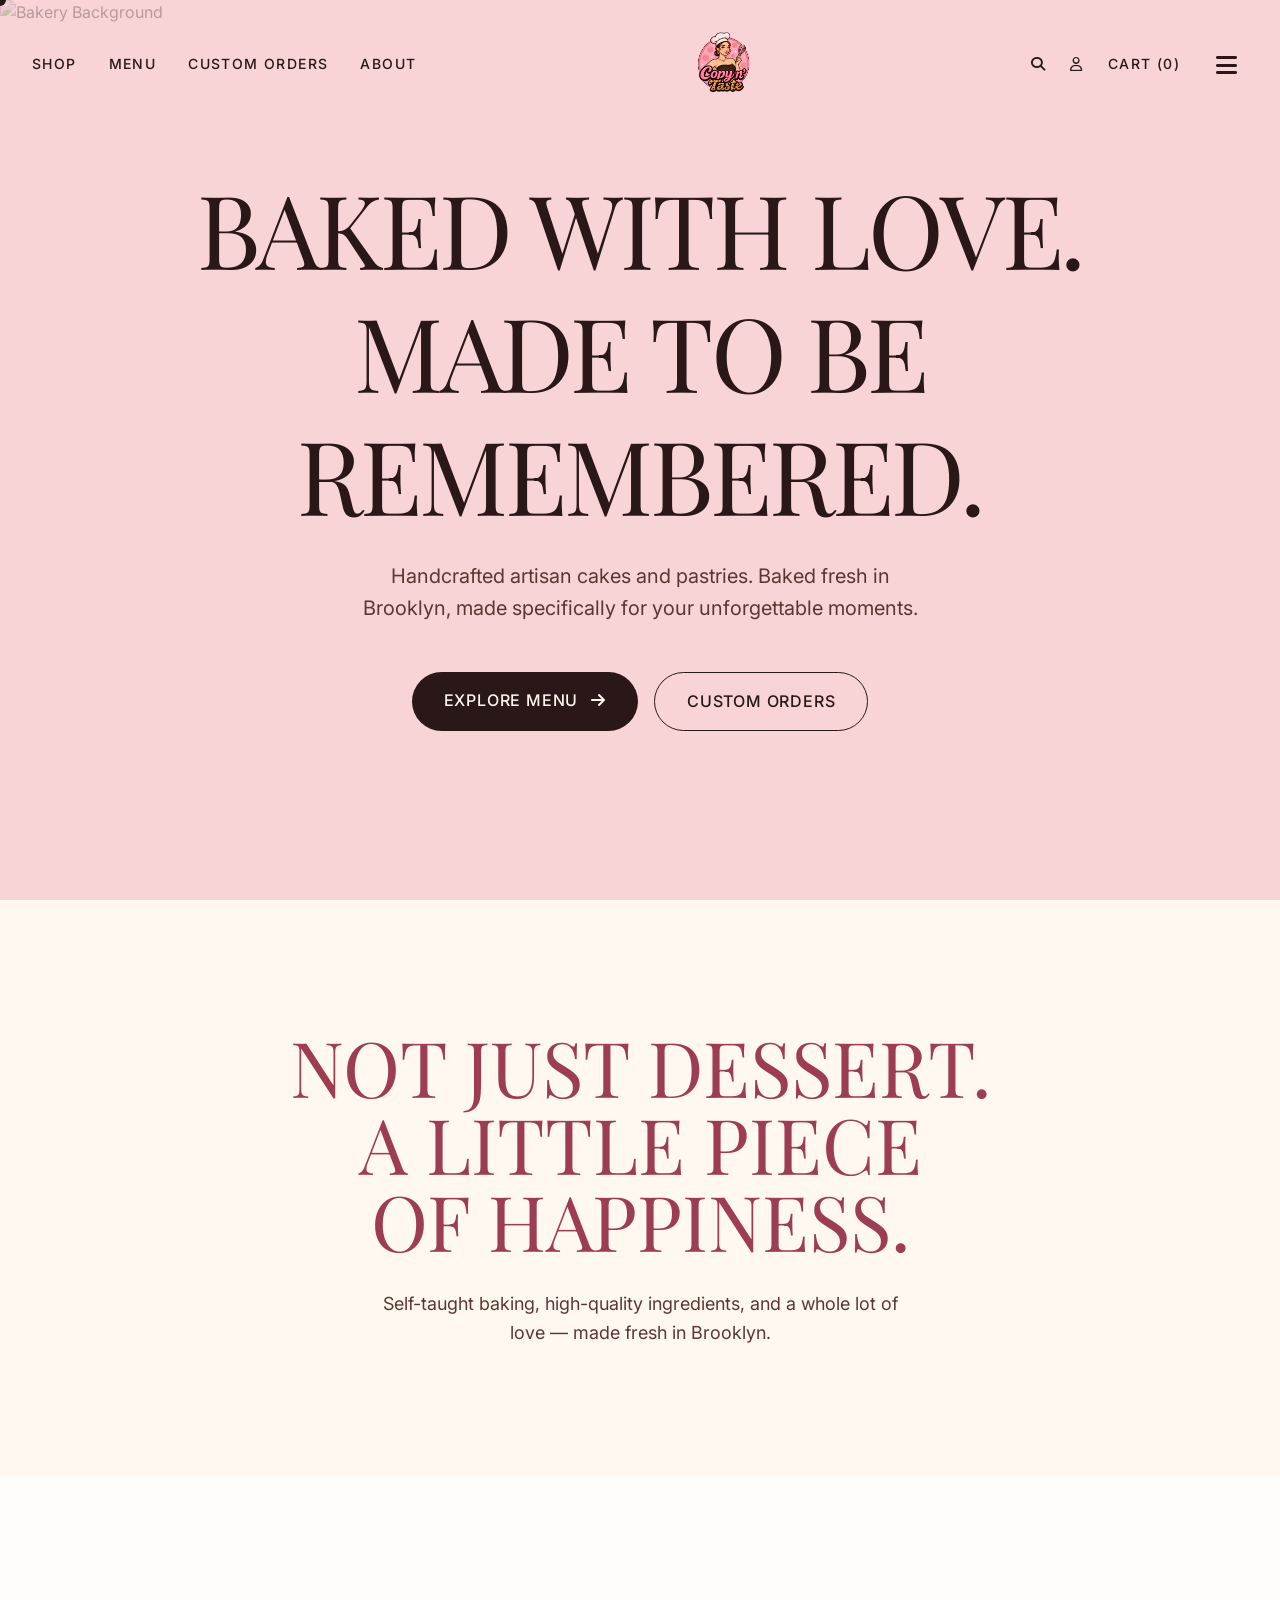
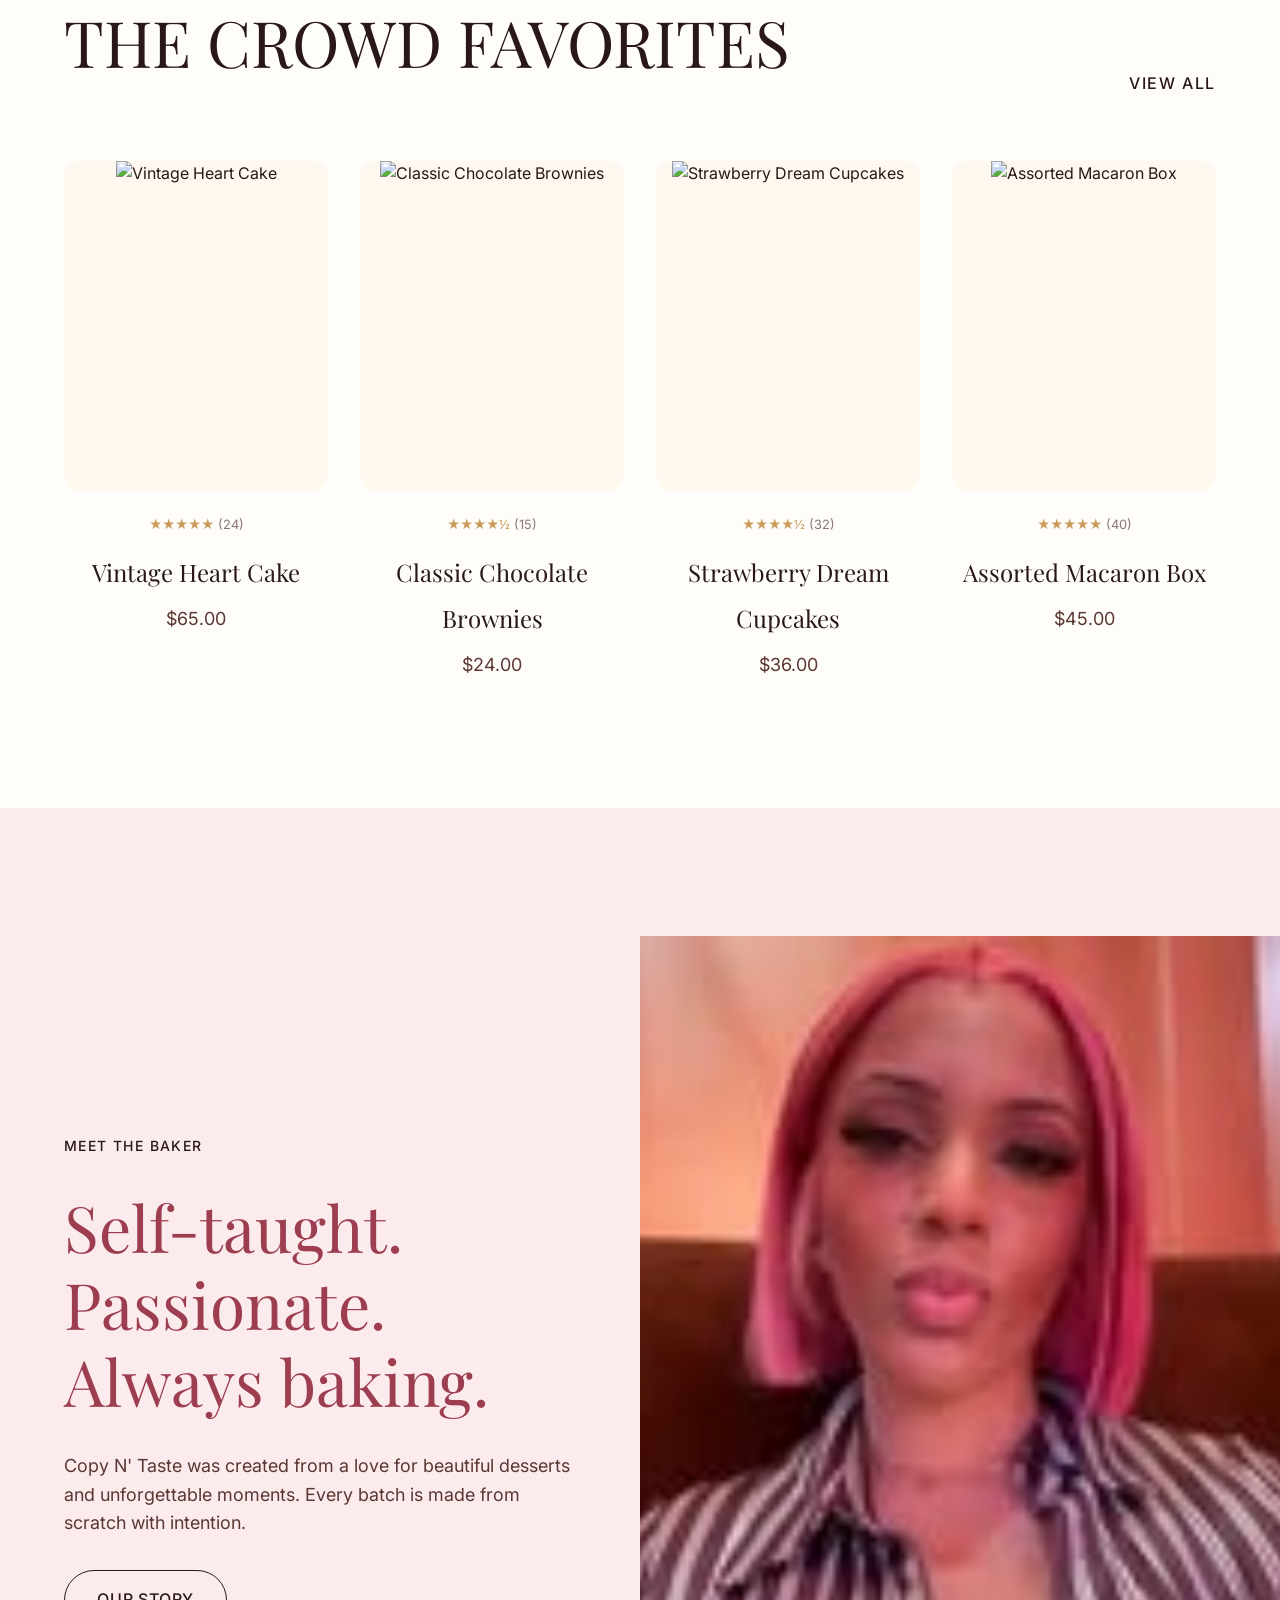
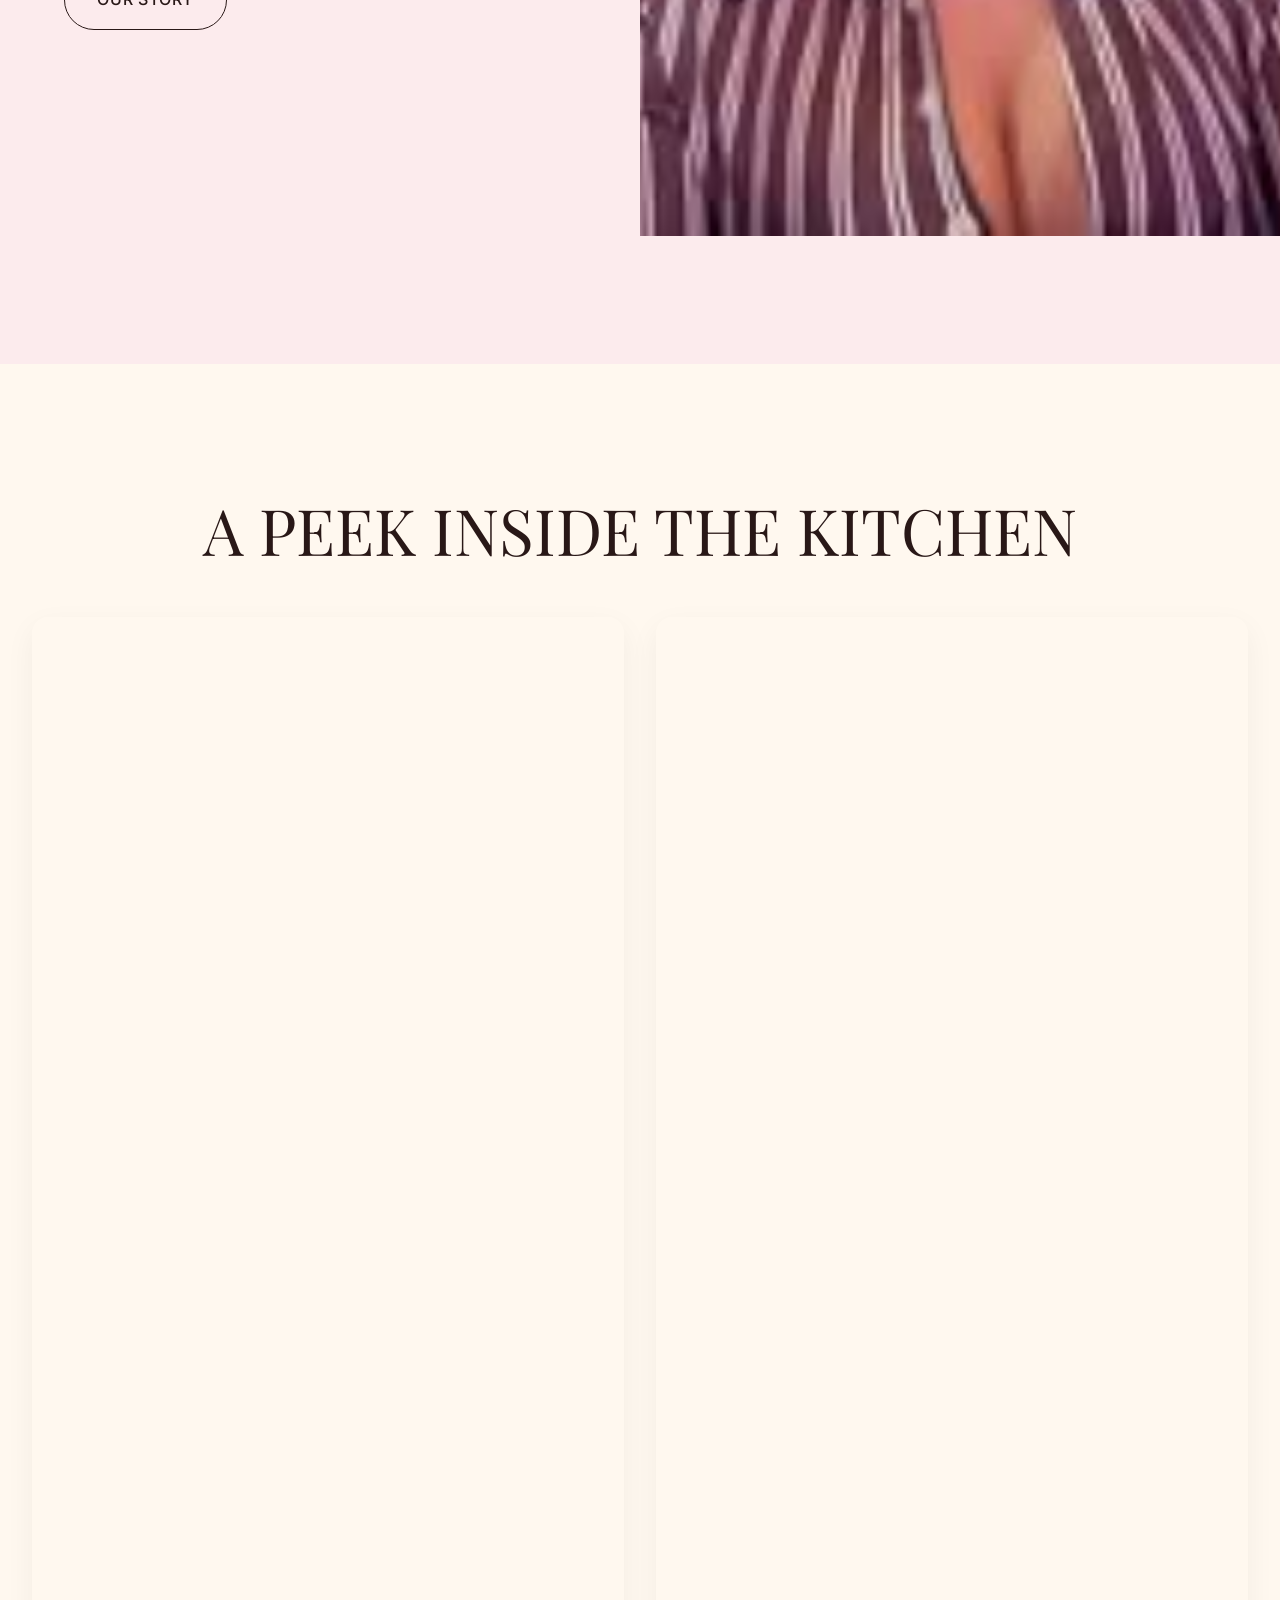
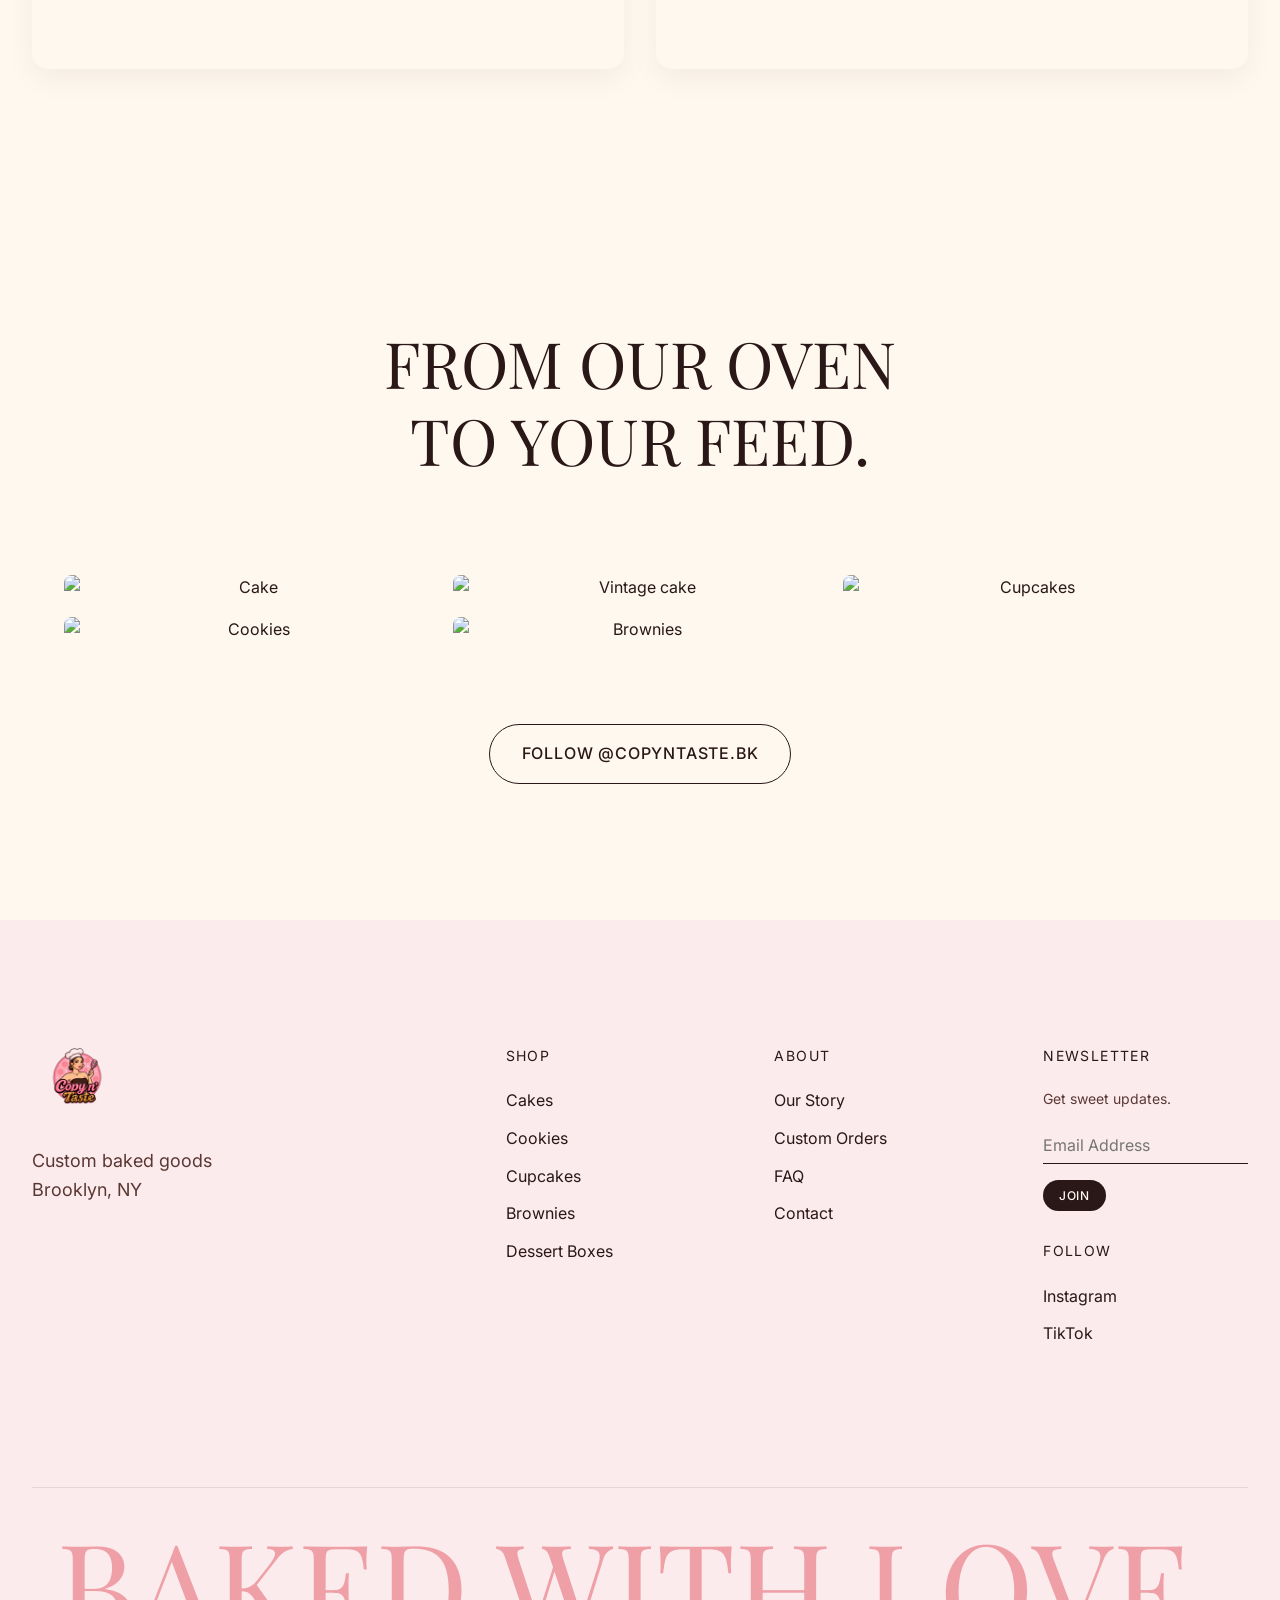
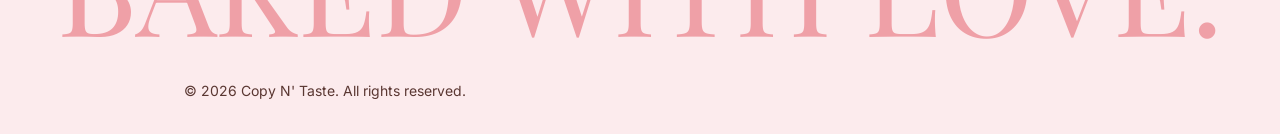
==== index.html @ d0eed648 "first commit" ====
<!DOCTYPE html>
<html lang="en">
<head>
  <meta charset="UTF-8">
  <meta name="viewport" content="width=device-width, initial-scale=1.0">
  <title>Copy N' Taste | Premium Custom Baked Goods Brooklyn</title>
  <meta name="description" content="Copy N' Taste: Custom baked goods, beautiful desserts, and unforgettable moments in Brooklyn, NY.">
  
  <!-- CSS -->
  <link rel="stylesheet" href="css/style.css">
  <link rel="stylesheet" href="css/animations.css">
  <link rel="stylesheet" href="css/responsive.css">
  
  <!-- External Libs -->
  <link rel="stylesheet" href="https://cdnjs.cloudflare.com/ajax/libs/font-awesome/6.4.0/css/all.min.css">
  <link rel="stylesheet" href="https://cdn.jsdelivr.net/npm/swiper@10/swiper-bundle.min.css">
  
  <style>
    /* Page specific inline styles for layout */
    .hero-section {
      height: 100vh;
      display: flex;
      align-items: center;
      justify-content: center;
      position: relative;
      overflow: hidden;
      padding-top: 80px;
    }
    .hero-content {
      text-align: center;
      z-index: 2;
      color: var(--chocolate);
      position: relative;
    }
    .hero-img-container {
      position: absolute;
      top: 0; left: 0; width: 100%; height: 100%;
      z-index: 1;
      background-color: var(--pink-soft);
    }
    .hero-img {
      width: 100%; height: 100%; object-fit: cover;
      opacity: 0.6; /* So text is readable */
    }
    .intro-brand {
      text-align: center;
      padding: var(--spacing-xl) var(--container-padding);
      background-color: var(--cream);
    }
    .intro-brand-title {
      font-size: clamp(3rem, 6vw, 6rem);
      text-transform: uppercase;
      line-height: 1;
      margin-bottom: 2rem;
      color: var(--berry);
    }
    .products-section {
      padding: var(--spacing-xl) var(--container-padding);
      background-color: var(--warm-white);
    }
    .products-header {
      display: flex;
      justify-content: space-between;
      align-items: flex-end;
      margin-bottom: 4rem;
    }
    .shop-grid {
      display: grid;
      grid-template-columns: repeat(4, 1fr);
      gap: 2rem;
    }
    @media (max-width: 1024px) { .shop-grid { grid-template-columns: repeat(2, 1fr); } }
    @media (max-width: 600px) { .shop-grid { grid-template-columns: 1fr; } }
    
    .product-card {
      text-align: center;
    }
    .product-img-wrapper {
      position: relative;
      border-radius: var(--border-radius-md);
      overflow: hidden;
      margin-bottom: 1.5rem;
      background-color: var(--cream);
      aspect-ratio: 4/5;
    }
    .product-img {
      width: 100%; height: 100%;
      object-fit: cover;
    }
    .product-actions {
      position: absolute;
      bottom: 1rem; right: 1rem;
      opacity: 0; transform: translateY(10px);
      transition: all var(--transition-fast);
    }
    .product-card:hover .product-actions {
      opacity: 1; transform: translateY(0);
    }
    .btn-quick-add {
      background: var(--warm-white);
      color: var(--chocolate);
      border: none;
      width: 40px; height: 40px;
      border-radius: 50%;
      font-size: 1.2rem;
      cursor: none;
      display: flex; align-items: center; justify-content: center;
      box-shadow: 0 4px 10px rgba(0,0,0,0.1);
      transition: all var(--transition-fast);
    }
    .btn-quick-add:hover {
      background: var(--pink); color: var(--warm-white);
    }
    .product-rating {
      color: var(--gold);
      font-size: 0.8rem;
      margin-bottom: 0.5rem;
    }
    .product-rating span { color: var(--muted); }
    .product-title a { font-family: var(--font-heading); font-size: 1.5rem; color: var(--chocolate); }
    .product-price { margin-top: 0.5rem; font-family: var(--font-body); }

    .about-section {
      display: grid; grid-template-columns: 1fr 1fr;
      align-items: center;
      background-color: var(--pink-soft);
    }
    @media (max-width: 900px) { .about-section { grid-template-columns: 1fr; } }
    .about-img-container { height: 100vh; overflow: hidden; position: relative; }
    .about-img-container img { width: 100%; height: 100%; object-fit: cover; }
    .about-content { padding: 4rem; }

    .gallery-section { padding: var(--spacing-xl) 0; background: var(--cream); text-align: center;}
    .masonry {
      column-count: 3; column-gap: 1rem; padding: 2rem;
    }
    @media (max-width: 900px) { .masonry { column-count: 2; } }
    @media (max-width: 600px) { .masonry { column-count: 1; } }
    .masonry-item { break-inside: avoid; margin-bottom: 1rem; position: relative; border-radius: var(--border-radius-sm); overflow: hidden;}
    .masonry-item img { width: 100%; display: block; }
    .masonry-overlay {
      position: absolute; top:0; left:0; width:100%; height:100%;
      background: rgba(41,24,23,0.4);
      display: flex; align-items: center; justify-content: center;
      opacity: 0; transition: opacity var(--transition-fast);
      color: var(--warm-white); font-size: 2rem;
    }
    .masonry-item:hover .masonry-overlay { opacity: 1; }

  </style>
</head>
<body>

  <!-- Loading Screen -->
  <div class="loader">
    <img src="images/logo.png" alt="Copy N' Taste" style="height: 80px; margin-bottom: 2rem;">
    <div class="loader-percentage">0</div>
    <div class="loader-text">Baking something good...</div>
  </div>

  <!-- Custom Cursor -->
  <div class="custom-cursor"></div>

  <!-- Cart Overlay & Drawer -->
  <div class="cart-overlay"></div>
  <div class="cart-drawer">
    <div class="cart-header">
      <h3>Your Cart</h3>
      <button class="close-cart"><i class="fas fa-times"></i></button>
    </div>
    <div class="cart-items">
      <!-- Injected via JS -->
    </div>
    <div class="cart-footer">
      <div class="cart-subtotal">
        <span>Subtotal</span>
        <span class="cart-subtotal-amount">$0.00</span>
      </div>
      <a href="checkout.html" class="btn btn-primary btn-magnetic"><span class="btn-inner">Checkout</span></a>
      <button class="btn btn-secondary btn-continue">Continue Shopping</button>
    </div>
  </div>

  <!-- Mobile Menu Overlay -->
  <div class="mobile-overlay">
    <div class="mobile-nav-links">
      <a href="shop.html" class="mobile-nav-link">Shop</a>
      <a href="menu.html" class="mobile-nav-link">Menu</a>
      <a href="custom-orders.html" class="mobile-nav-link">Custom Orders</a>
      <a href="about.html" class="mobile-nav-link">About</a>
    </div>
  </div>

  <!-- Navbar -->
  <nav class="navbar">
    <div class="nav-links desktop-only">
      <a href="shop.html" class="nav-link">Shop</a>
      <a href="menu.html" class="nav-link">Menu</a>
      <a href="custom-orders.html" class="nav-link">Custom Orders</a>
      <a href="about.html" class="nav-link">About</a>
    </div>
    <a href="index.html" class="logo"><img src="images/logo.png" alt="Copy N' Taste" class="logo-img"></a>
    <div class="nav-icons">
      <a href="#" class="nav-link"><i class="fas fa-search"></i></a>
      <a href="#" class="nav-link"><i class="far fa-user"></i></a>
      <a href="#" class="nav-link cart-link">Cart <span class="cart-count">(0)</span></a>
      <button class="mobile-menu-btn"><i class="fas fa-bars"></i></button>
    </div>
  </nav>

  <!-- Hero Section -->
  <section class="hero-section">
    <div class="hero-img-container" style="background-color: var(--pink-light);">
      <img src="https://images.unsplash.com/photo-1557308536-ee471ef2c390?q=80&w=2000&auto=format&fit=crop" alt="Bakery Background" class="hero-img" style="opacity: 0.3; object-position: center; mix-blend-mode: multiply;">
    </div>
    
    <!-- Floating Elements -->
    <div class="float-element" data-speed="1.5" style="top: 20%; left: 10%; width: 150px; border-radius: 20px; overflow: hidden; box-shadow: 0 20px 40px rgba(0,0,0,0.1); transform: rotate(-5deg);">
      <img src="https://images.unsplash.com/photo-1621303837174-89787a7d4729?q=80&w=400" style="width: 100%; display: block;">
    </div>
    <div class="float-element" data-speed="2.5" style="bottom: 15%; right: 15%; width: 200px; border-radius: 50%; overflow: hidden; box-shadow: 0 20px 40px rgba(0,0,0,0.1); transform: rotate(10deg);">
      <img src="https://images.unsplash.com/photo-1606890737304-57a1ca8a5b62?q=80&w=400" style="width: 100%; height: 100%; object-fit: cover; display: block;">
    </div>
    
    <div class="hero-content container" style="display: flex; flex-direction: column; align-items: center; text-align: center;">
      <div class="label animate-fade-up" style="margin-bottom: 1.5rem; color: var(--berry);">Brooklyn, New York</div>
      <h1 class="hero-title" style="font-size: clamp(3.5rem, 8vw, 7.5rem); margin-bottom: 1.5rem; letter-spacing: -0.03em;">BAKED WITH LOVE.<br>MADE TO BE REMEMBERED.</h1>
      <p class="hero-subtitle" style="margin: 0 auto 3rem; max-width: 45ch; font-size: 1.25rem;">Handcrafted artisan cakes and pastries. Baked fresh in Brooklyn, made specifically for your unforgettable moments.</p>
      <div class="hero-cta" style="display: flex; gap: 1rem; justify-content: center;">
        <a href="shop.html" class="btn btn-primary btn-magnetic"><span class="btn-inner">Explore Menu <i class="fas fa-arrow-right arrow-icon"></i></span></a>
        <a href="custom-orders.html" class="btn btn-secondary btn-magnetic"><span class="btn-inner">Custom Orders</span></a>
      </div>
    </div>
  </section>

  <!-- Intro Brand Section -->
  <section class="intro-brand">
    <div class="container">
      <h2 class="intro-brand-title">NOT JUST DESSERT.<br>A LITTLE PIECE<br>OF HAPPINESS.</h2>
      <p style="margin: 0 auto; max-width: 50ch;">Self-taught baking, high-quality ingredients, and a whole lot of love &mdash; made fresh in Brooklyn.</p>
    </div>
  </section>

  <!-- Featured Products -->
  <section class="products-section">
    <div class="container">
      <div class="products-header">
        <h2>THE CROWD FAVORITES</h2>
        <a href="shop.html" class="animated-link" style="text-transform: uppercase; letter-spacing: 0.1em; font-weight: 500;">View All</a>
      </div>
      <div class="shop-grid" id="featured-products">
        <!-- Products injected via JS -->
      </div>
    </div>
  </section>

  <!-- About Preview -->
  <section class="about-section">
    <div class="about-content">
      <div class="label" style="margin-bottom: 2rem;">Meet The Baker</div>
      <h2 style="font-size: 4rem; color: var(--berry);">Self-taught.<br>Passionate.<br>Always baking.</h2>
      <p style="margin: 2rem 0;">Copy N' Taste was created from a love for beautiful desserts and unforgettable moments. Every batch is made from scratch with intention.</p>
      <a href="about.html" class="btn btn-secondary btn-magnetic"><span class="btn-inner">Our Story</span></a>
    </div>
    <div class="about-img-container">
      <img src="images/baker.jpg" alt="Meet the Baker">
    </div>
  </section>

  <!-- Videos Section -->
  <section class="video-section" style="padding: var(--spacing-xl) 0; background-color: var(--cream);">
    <div class="container">
      <h2 style="text-align: center; margin-bottom: 3rem; color: var(--chocolate);">A PEEK INSIDE THE KITCHEN</h2>
      <div style="display: grid; grid-template-columns: 1fr 1fr; gap: 2rem;">
        <video autoplay loop muted playsinline style="width: 100%; border-radius: var(--border-radius-md); aspect-ratio: 9/16; object-fit: cover; box-shadow: 0 10px 30px rgba(41,24,23,0.05);">
          <source src="videos/video1.mp4" type="video/mp4">
        </video>
        <video autoplay loop muted playsinline style="width: 100%; border-radius: var(--border-radius-md); aspect-ratio: 9/16; object-fit: cover; box-shadow: 0 10px 30px rgba(41,24,23,0.05);">
          <source src="videos/video2.mp4" type="video/mp4">
        </video>
      </div>
    </div>
  </section>

  <!-- Instagram Gallery -->
  <section class="gallery-section">
    <div class="container">
      <h2 style="margin-bottom: 4rem; color: var(--chocolate);">FROM OUR OVEN<br>TO YOUR FEED.</h2>
      <div class="masonry">
        <div class="masonry-item img-zoom-container">
          <img src="https://images.unsplash.com/photo-1588195538326-c5b1e9f80a1b?q=80&w=800&auto=format&fit=crop" alt="Cake" class="img-zoom">
          <div class="masonry-overlay"><i class="fab fa-instagram"></i></div>
        </div>
        <div class="masonry-item img-zoom-container">
          <img src="https://images.unsplash.com/photo-1514517521153-1be72277b32f?q=80&w=800&auto=format&fit=crop" alt="Cookies" class="img-zoom">
          <div class="masonry-overlay"><i class="fab fa-instagram"></i></div>
        </div>
        <div class="masonry-item img-zoom-container">
          <img src="https://images.unsplash.com/photo-1621303837174-89787a7d4729?q=80&w=800&auto=format&fit=crop" alt="Vintage cake" class="img-zoom">
          <div class="masonry-overlay"><i class="fab fa-instagram"></i></div>
        </div>
        <div class="masonry-item img-zoom-container">
          <img src="https://images.unsplash.com/photo-1606890737304-57a1ca8a5b62?q=80&w=800&auto=format&fit=crop" alt="Brownies" class="img-zoom">
          <div class="masonry-overlay"><i class="fab fa-instagram"></i></div>
        </div>
        <div class="masonry-item img-zoom-container">
          <img src="https://images.unsplash.com/photo-1576618148400-f54bed99fcfd?q=80&w=800&auto=format&fit=crop" alt="Cupcakes" class="img-zoom">
          <div class="masonry-overlay"><i class="fab fa-instagram"></i></div>
        </div>
      </div>
      <div style="margin-top: 3rem;">
        <a href="https://instagram.com/copyntaste.bk" target="_blank" class="btn btn-secondary btn-magnetic"><span class="btn-inner">Follow @copyntaste.bk</span></a>
      </div>
    </div>
  </section>

  <!-- Footer -->
  <footer class="footer">
    <div class="container">
      <div class="footer-top">
        <div class="footer-brand">
          <img src="images/logo.png" alt="Copy N' Taste" style="height: 60px; margin-bottom: 1rem;">
          <p>Custom baked goods<br>Brooklyn, NY</p>
        </div>
        <div class="footer-links">
          <h4>Shop</h4>
          <ul>
            <li><a href="shop.html">Cakes</a></li>
            <li><a href="shop.html">Cookies</a></li>
            <li><a href="shop.html">Cupcakes</a></li>
            <li><a href="shop.html">Brownies</a></li>
            <li><a href="shop.html">Dessert Boxes</a></li>
          </ul>
        </div>
        <div class="footer-links">
          <h4>About</h4>
          <ul>
            <li><a href="about.html">Our Story</a></li>
            <li><a href="custom-orders.html">Custom Orders</a></li>
            <li><a href="faq.html">FAQ</a></li>
            <li><a href="contact.html">Contact</a></li>
          </ul>
        </div>
        <div class="footer-links">
          <h4>Newsletter</h4>
          <p style="font-size: 0.875rem; margin-bottom: 1rem;">Get sweet updates.</p>
          <form class="footer-newsletter" onsubmit="event.preventDefault(); alert('You\'re on the list! ✨');">
            <input type="email" placeholder="Email Address" required>
            <button type="submit" class="btn btn-primary" style="padding: 0.5rem 1rem; font-size: 0.75rem;">JOIN</button>
          </form>
          <h4 style="margin-top: 2rem;">Follow</h4>
          <ul>
            <li><a href="#">Instagram</a></li>
            <li><a href="#">TikTok</a></li>
          </ul>
        </div>
      </div>
      <div class="footer-bottom">
        <div class="footer-big-text">BAKED WITH LOVE.</div>
        <p style="font-size: 0.875rem;">&copy; 2026 Copy N' Taste. All rights reserved.</p>
      </div>
    </div>
  </footer>

  <!-- Scripts -->
  <script src="https://cdn.jsdelivr.net/gh/studio-freight/lenis@1.0.29/bundled/lenis.min.js"></script>
  <script src="https://cdnjs.cloudflare.com/ajax/libs/gsap/3.12.2/gsap.min.js"></script>
  <script src="https://cdnjs.cloudflare.com/ajax/libs/gsap/3.12.2/ScrollTrigger.min.js"></script>
  <script src="js/products.js"></script>
  <script src="js/cart.js"></script>
  <script src="js/animations.js"></script>
  <script src="js/main.js"></script>
  
  <script>
    // Inject featured products
    document.addEventListener('DOMContentLoaded', () => {
      const grid = document.getElementById('featured-products');
      if (grid && window.products) {
        const featured = window.products.filter(p => p.featured).slice(0, 4);
        grid.innerHTML = featured.map(p => window.renderProductCard(p)).join('');
      }
    });
  </script>
</body>
</html>
---- css/style.css ----
@import url('https://fonts.googleapis.com/css2?family=Inter:wght@300;400;500;600&family=Playfair+Display:ital,wght@0,400;0,500;0,600;0,700;1,400;1,500&display=swap');

:root {
  /* Brand Colors */
  --pink: #EFA0A7;
  --pink-light: #F8D4D7;
  --pink-soft: #FCEBED;
  --cream: #FFF8EF;
  --warm-white: #FFFDF9;
  --chocolate: #291817;
  --brown: #5A3732;
  --berry: #9D3E50;
  --gold: #C99A58;
  --muted: #8A7773;

  /* Typography */
  --font-heading: 'Playfair Display', serif;
  --font-body: 'Inter', sans-serif;

  /* Spacing */
  --spacing-xs: 0.5rem;
  --spacing-sm: 1rem;
  --spacing-md: 2rem;
  --spacing-lg: 4rem;
  --spacing-xl: 8rem;

  /* Transitions */
  --transition-fast: 0.2s ease;
  --transition-smooth: 0.6s cubic-bezier(0.16, 1, 0.3, 1);
  --transition-bounce: 0.8s cubic-bezier(0.34, 1.56, 0.64, 1);

  /* Layout */
  --container-width: 1440px;
  --container-padding: 2rem;
  
  /* UI Elements */
  --border-radius-sm: 8px;
  --border-radius-md: 16px;
  --border-radius-lg: 32px;
  --border-radius-pill: 100px;
}

/* Reset */
*, *::before, *::after {
  box-sizing: border-box;
  margin: 0;
  padding: 0;
}

html {
  font-size: 16px;
  scroll-behavior: initial;
}

body {
  font-family: var(--font-body);
  background-color: var(--warm-white);
  color: var(--chocolate);
  line-height: 1.6;
  overflow-x: hidden;
  -webkit-font-smoothing: antialiased;
  -moz-osx-font-smoothing: grayscale;
}

/* Custom Cursor */
.custom-cursor {
  position: fixed;
  top: 0;
  left: 0;
  width: 12px;
  height: 12px;
  background-color: var(--chocolate);
  border-radius: 50%;
  pointer-events: none;
  z-index: 9999;
  transform: translate(-50%, -50%);
  transition: width var(--transition-fast), height var(--transition-fast), background-color var(--transition-fast);
  display: flex;
  align-items: center;
  justify-content: center;
  font-family: var(--font-body);
  font-size: 0.75rem;
  font-weight: 500;
  color: var(--warm-white);
  opacity: 0;
}

@media (pointer: fine) {
  .custom-cursor {
    opacity: 1;
  }
  body, .btn, a, button, input {
    cursor: none;
  }
}

.custom-cursor.hover-view {
  width: 80px;
  height: 80px;
  background-color: var(--pink);
  color: var(--chocolate);
}
.custom-cursor.hover-view::after {
  content: 'VIEW';
}

.custom-cursor.hover-add {
  width: 80px;
  height: 80px;
  background-color: var(--chocolate);
  color: var(--warm-white);
}
.custom-cursor.hover-add::after {
  content: 'ADD';
}

/* Typography */
h1, h2, h3, h4, h5, h6 {
  font-family: var(--font-heading);
  font-weight: 400;
  line-height: 1.2;
  margin-bottom: var(--spacing-sm);
  color: var(--chocolate);
}

h1 { font-size: clamp(3rem, 6vw, 6rem); text-transform: uppercase; letter-spacing: -0.02em; }
h2 { font-size: clamp(2.5rem, 5vw, 4.5rem); }
h3 { font-size: clamp(2rem, 3vw, 3rem); }

p {
  font-size: 1.125rem;
  color: var(--brown);
  max-width: 65ch;
}

a {
  color: inherit;
  text-decoration: none;
  transition: color var(--transition-fast);
}

.label {
  font-family: var(--font-body);
  font-size: 0.875rem;
  text-transform: uppercase;
  letter-spacing: 0.1em;
  font-weight: 500;
}

/* Layout */
.container {
  width: 100%;
  max-width: var(--container-width);
  margin: 0 auto;
  padding: 0 var(--container-padding);
}

section {
  padding: var(--spacing-xl) 0;
  position: relative;
}

/* Buttons */
.btn {
  display: inline-flex;
  align-items: center;
  justify-content: center;
  padding: 1rem 2rem;
  font-family: var(--font-body);
  font-weight: 500;
  font-size: 1rem;
  text-transform: uppercase;
  letter-spacing: 0.05em;
  border-radius: var(--border-radius-pill);
  border: none;
  cursor: pointer;
  transition: all var(--transition-smooth);
  position: relative;
  overflow: hidden;
}

.btn-primary {
  background-color: var(--chocolate);
  color: var(--cream);
}

.btn-primary:hover {
  background-color: var(--pink);
  color: var(--chocolate);
}

.btn-secondary {
  background-color: transparent;
  color: var(--chocolate);
  border: 1px solid var(--chocolate);
}

.btn-secondary:hover {
  background-color: var(--chocolate);
  color: var(--cream);
}

.btn-magnetic {
  display: inline-block;
}

.btn-inner {
  display: block;
  pointer-events: none;
}

/* Navbar */
.navbar {
  position: fixed;
  top: 0;
  left: 0;
  width: 100%;
  padding: 2rem var(--container-padding);
  display: flex;
  justify-content: space-between;
  align-items: center;
  z-index: 100;
  transition: all var(--transition-smooth);
}

.navbar.scrolled {
  background-color: rgba(255, 248, 239, 0.95);
  backdrop-filter: blur(15px);
  padding: 1rem var(--container-padding);
  box-shadow: 0 10px 30px rgba(41, 24, 23, 0.05);
}

.nav-links {
  display: flex;
  gap: 2rem;
  align-items: center;
}

.nav-link {
  font-family: var(--font-body);
  font-size: 0.875rem;
  text-transform: uppercase;
  letter-spacing: 0.1em;
  font-weight: 500;
  position: relative;
}

.nav-link::after {
  content: '';
  position: absolute;
  bottom: -4px;
  left: 0;
  width: 0;
  height: 1px;
  background-color: var(--chocolate);
  transition: width var(--transition-smooth);
}

.nav-link:hover::after {
  width: 100%;
}

.logo {
  font-family: var(--font-heading);
  font-size: 1.5rem;
  font-weight: 700;
  color: var(--berry);
  text-transform: uppercase;
  letter-spacing: 0.05em;
  display: flex;
  align-items: center;
  gap: 0.5rem;
}

.logo-img {
  height: 65px;
  width: auto;
  transition: height var(--transition-smooth);
  mix-blend-mode: multiply; /* Helps remove white backgrounds */
}

.navbar.scrolled .logo-img {
  height: 45px;
}

.nav-icons {
  display: flex;
  gap: 1.5rem;
  align-items: center;
}

/* Mobile Menu */
.mobile-menu-btn {
  display: none;
  background: none;
  border: none;
  font-size: 1.5rem;
  color: var(--chocolate);
  cursor: pointer;
  padding: 0.5rem;
  min-width: 44px;
  min-height: 44px;
  display: flex;
  align-items: center;
  justify-content: center;
}

.mobile-overlay {
  position: fixed;
  top: 0;
  left: 0;
  width: 100%;
  height: 100vh;
  background-color: var(--pink-soft);
  z-index: 99;
  display: flex;
  flex-direction: column;
  justify-content: center;
  align-items: center;
  opacity: 0;
  pointer-events: none;
  transition: opacity var(--transition-smooth);
}

.mobile-overlay.active {
  opacity: 1;
  pointer-events: all;
}

.mobile-nav-links {
  display: flex;
  flex-direction: column;
  gap: 2rem;
  text-align: center;
}

.mobile-nav-link {
  font-family: var(--font-heading);
  font-size: 3rem;
  color: var(--chocolate);
}

/* Loading Screen */
.loader {
  position: fixed;
  top: 0;
  left: 0;
  width: 100%;
  height: 100vh;
  background-color: var(--pink-soft);
  z-index: 99999;
  display: flex;
  flex-direction: column;
  justify-content: center;
  align-items: center;
}

.loader-text {
  margin-top: 2rem;
  font-family: var(--font-body);
  text-transform: uppercase;
  letter-spacing: 0.1em;
  font-size: 0.875rem;
}

.loader-percentage {
  font-family: var(--font-heading);
  font-size: 4rem;
  margin-top: 1rem;
}

/* Page Transition Overlay */
.page-transition {
  position: fixed;
  top: 0;
  left: 0;
  width: 100%;
  height: 100vh;
  background-color: var(--cream);
  z-index: 99998;
  transform: scaleY(0);
  transform-origin: top;
}

/* Cart Drawer */
.cart-drawer {
  position: fixed;
  top: 0;
  right: -100%;
  width: 100%;
  max-width: 450px;
  height: 100vh;
  background-color: var(--warm-white);
  z-index: 101;
  padding: 2rem;
  display: flex;
  flex-direction: column;
  box-shadow: -10px 0 30px rgba(41, 24, 23, 0.05);
}

.cart-overlay {
  position: fixed;
  top: 0;
  left: 0;
  width: 100%;
  height: 100vh;
  background-color: rgba(41, 24, 23, 0.3);
  backdrop-filter: blur(5px);
  z-index: 100;
  opacity: 0;
  pointer-events: none;
  transition: opacity var(--transition-smooth);
}

.cart-overlay.active {
  opacity: 1;
  pointer-events: all;
}

.cart-header {
  display: flex;
  justify-content: space-between;
  align-items: center;
  margin-bottom: 2rem;
}

.close-cart {
  background: none;
  border: none;
  font-size: 1.5rem;
  cursor: pointer;
  min-width: 44px;
  min-height: 44px;
  display: flex;
  align-items: center;
  justify-content: center;
}

.cart-items {
  flex: 1;
  overflow-y: auto;
  display: flex;
  flex-direction: column;
  gap: 1.5rem;
}

.cart-item {
  display: flex;
  gap: 1rem;
}

.cart-item-img {
  width: 80px;
  height: 80px;
  object-fit: cover;
  border-radius: var(--border-radius-sm);
}

.cart-item-details {
  flex: 1;
}

.cart-item-title {
  font-size: 1rem;
  margin-bottom: 0.25rem;
}

.cart-item-price {
  font-family: var(--font-body);
  font-weight: 500;
}

.quantity-controls {
  display: flex;
  align-items: center;
  gap: 1rem;
  margin-top: 0.5rem;
}

.qty-btn {
  background: none;
  border: 1px solid var(--muted);
  width: 32px;
  height: 32px;
  border-radius: 50%;
  display: flex;
  align-items: center;
  justify-content: center;
  cursor: pointer;
}

.cart-footer {
  margin-top: 2rem;
  padding-top: 2rem;
  border-top: 1px solid rgba(41, 24, 23, 0.1);
}

.cart-subtotal {
  display: flex;
  justify-content: space-between;
  margin-bottom: 1.5rem;
  font-family: var(--font-heading);
  font-size: 1.5rem;
}

.cart-footer .btn {
  width: 100%;
  margin-bottom: 1rem;
}

/* Footer */
.footer {
  background-color: var(--pink-soft);
  padding: var(--spacing-xl) 0 var(--spacing-md);
}

.footer-top {
  display: grid;
  grid-template-columns: 2fr 1fr 1fr 1fr;
  gap: 4rem;
  margin-bottom: var(--spacing-xl);
}

.footer-brand p {
  margin-top: 1rem;
}

.footer-links h4 {
  font-family: var(--font-body);
  font-size: 0.875rem;
  text-transform: uppercase;
  letter-spacing: 0.1em;
  margin-bottom: 1.5rem;
}

.footer-links ul {
  list-style: none;
}

.footer-links li {
  margin-bottom: 0.75rem;
}

.footer-newsletter input {
  width: 100%;
  background: transparent;
  border: none;
  border-bottom: 1px solid var(--chocolate);
  padding: 0.5rem 0;
  font-family: var(--font-body);
  font-size: 1rem;
  margin-bottom: 1rem;
  outline: none;
}

.footer-bottom {
  text-align: center;
  padding-top: var(--spacing-md);
  border-top: 1px solid rgba(41, 24, 23, 0.1);
}

.footer-big-text {
  font-family: var(--font-heading);
  font-size: clamp(3rem, 10vw, 12rem);
  text-align: center;
  line-height: 1;
  color: var(--pink);
  margin-bottom: 2rem;
}

/* ============================================
   HERO SECTION
   ============================================ */
.hero-section {
  position: relative;
  width: 100%;
  height: 100svh;
  min-height: 600px;
  display: flex;
  align-items: center;
  overflow: hidden;
  background-color: var(--pink-soft);
}

.hero-img-container {
  position: absolute;
  inset: 0;
  z-index: 0;
}

.hero-img {
  width: 100%;
  height: 100%;
  object-fit: cover;
  transform-origin: center;
}

.hero-content {
  position: relative;
  z-index: 2;
  display: flex;
  flex-direction: column;
  align-items: center;
  text-align: center;
}

.hero-title {
  color: var(--chocolate);
  overflow: hidden;
  text-shadow: none;
}

.reveal-text-wrapper {
  display: inline-block;
  overflow: hidden;
  vertical-align: bottom;
}

.reveal-text {
  display: inline-block;
  transform: translateY(110%);
}

/* Floating bakery elements */
.float-element {
  position: absolute;
  z-index: 1;
  transition: transform 0.1s linear;
}

/* ============================================
   FILE UPLOAD 
   ============================================ */
.file-upload-wrapper {
  border: 2px dashed var(--pink);
  border-radius: var(--border-radius-md);
  padding: 3rem;
  text-align: center;
  cursor: pointer;
  transition: background var(--transition-fast);
}

.file-upload-wrapper:hover {
  background: var(--pink-soft);
}

/* ============================================
   CHECKOUT OVERRIDES
   ============================================ */
.checkout-container {
  display: grid;
  grid-template-columns: 1fr 420px;
  gap: 4rem;
  align-items: start;
  padding: 3rem 0 5rem;
}

.checkout-section {
  margin-bottom: 2.5rem;
  padding-bottom: 2.5rem;
  border-bottom: 1px solid rgba(41, 24, 23, 0.08);
}

.checkout-section h3 {
  font-family: var(--font-body);
  font-size: 0.75rem;
  text-transform: uppercase;
  letter-spacing: 0.12em;
  font-weight: 600;
  color: var(--muted);
  margin-bottom: 1.5rem;
}

.checkout-summary {
  position: sticky;
  top: 100px;
  background: var(--pink-soft);
  border-radius: var(--border-radius-lg);
  padding: 2.5rem;
}

.form-row {
  display: flex;
  gap: 1rem;
}

.form-group {
  margin-bottom: 1rem;
}

.form-control {
  width: 100%;
  background: transparent;
  border: 1px solid rgba(41, 24, 23, 0.15);
  border-radius: var(--border-radius-sm);
  padding: 0.875rem 1rem;
  font-family: var(--font-body);
  font-size: 1rem;
  color: var(--chocolate);
  outline: none;
  transition: border-color var(--transition-fast);
}

.form-control:focus {
  border-color: var(--berry);
}

.form-control::placeholder {
  color: var(--muted);
}

.stripe-element-container {
  background: var(--warm-white);
  border: 1px solid rgba(41, 24, 23, 0.1);
  border-radius: var(--border-radius-md);
  padding: 2rem;
  display: flex;
  flex-direction: column;
  align-items: center;
  gap: 1rem;
  text-align: center;
}

.stripe-element-container .form-control {
  background: var(--warm-white);
}

.payment-method {
  margin-bottom: 1.5rem;
}

.summary-item {
  display: flex;
  justify-content: space-between;
  margin-bottom: 1rem;
  font-size: 0.9375rem;
}

.summary-total {
  display: flex;
  justify-content: space-between;
  margin-top: 1.5rem;
  padding-top: 1.5rem;
  border-top: 1px solid rgba(41, 24, 23, 0.1);
  font-family: var(--font-heading);
  font-size: 1.5rem;
}

/* Delivery option toggle */
.delivery-options {
  display: flex;
  gap: 1rem;
  margin-bottom: 1.5rem;
}

.delivery-option {
  flex: 1;
  border: 1px solid rgba(41, 24, 23, 0.15);
  border-radius: var(--border-radius-sm);
  padding: 1rem;
  cursor: pointer;
  display: flex;
  align-items: center;
  gap: 0.75rem;
  transition: all var(--transition-fast);
}

.delivery-option.active {
  border-color: var(--chocolate);
  background: rgba(41, 24, 23, 0.03);
}

.delivery-option input[type="radio"] {
  accent-color: var(--chocolate);
}

/* Arrow icon animation */
.arrow-icon {
  display: inline-block;
  transition: transform var(--transition-smooth);
}

.btn:hover .arrow-icon {
  transform: translateX(4px);
}
---- css/animations.css ----
/* Copy N' Taste Keyframe Animations & Utility Classes */

/* Keyframes */
@keyframes slideUpFade {
  from {
    opacity: 0;
    transform: translateY(30px);
  }
  to {
    opacity: 1;
    transform: translateY(0);
  }
}

@keyframes spin {
  from {
    transform: rotate(0deg);
  }
  to {
    transform: rotate(360deg);
  }
}

@keyframes shake {
  0%, 100% { transform: translateX(0); }
  25% { transform: translateX(-4px) rotate(-5deg); }
  75% { transform: translateX(4px) rotate(5deg); }
}

@keyframes pulse {
  0% { transform: scale(1); }
  50% { transform: scale(1.05); }
  100% { transform: scale(1); }
}

/* Animation Utility Classes */
.animate-fade-up {
  opacity: 0;
  /* GSAP will animate this */
}

.cart-shake {
  animation: shake 0.4s ease;
}

/* Image Hover Zoom */
.img-zoom-container {
  overflow: hidden;
  position: relative;
}

.img-zoom {
  transition: transform 0.8s cubic-bezier(0.16, 1, 0.3, 1);
  will-change: transform;
}

.img-zoom-container:hover .img-zoom {
  transform: scale(1.08);
}

/* Decorative floating elements */
.float-element {
  position: absolute;
  pointer-events: none;
  z-index: 0;
}

/* Button Animations */
.btn .arrow-icon {
  margin-left: 0.5rem;
  transition: transform var(--transition-fast);
}

.btn:hover .arrow-icon {
  transform: translateX(4px) rotate(-45deg);
}

/* Link underline animation */
.animated-link {
  position: relative;
  display: inline-block;
}
.animated-link::after {
  content: '';
  position: absolute;
  width: 100%;
  transform: scaleX(0);
  height: 1px;
  bottom: 0;
  left: 0;
  background-color: currentColor;
  transform-origin: bottom right;
  transition: transform 0.25s ease-out;
}
.animated-link:hover::after {
  transform: scaleX(1);
  transform-origin: bottom left;
}

/* Reveal Text Classes (for GSAP split text equivalent if needed) */
.reveal-text-wrapper {
  overflow: hidden;
  display: inline-block;
}
.reveal-text {
  display: inline-block;
  transform: translateY(100%);
}

/* Blur Reveal utility */
.blur-reveal {
  filter: blur(10px);
  opacity: 0;
}
---- css/responsive.css ----
/* Responsive Rules for Copy N' Taste */

/* Tablet (768px - 1199px) */
@media screen and (max-width: 1199px) {
  :root {
    --spacing-xl: 6rem;
    --spacing-lg: 3rem;
  }
  
  .nav-links {
    gap: 1rem;
  }
  
  .footer-top {
    grid-template-columns: 1fr 1fr;
    gap: 2rem;
  }

  .hero-title {
    font-size: clamp(3rem, 7vw, 6rem);
  }
}

/* Mobile (up to 767px) */
@media screen and (max-width: 767px) {
  :root {
    --spacing-xl: 4rem;
    --spacing-lg: 2rem;
    --container-padding: 1.25rem;
  }

  /* Prevent horizontal overflow */
  html, body {
    overflow-x: hidden;
    max-width: 100vw;
  }

  * {
    box-sizing: border-box;
    max-width: 100%;
  }

  /* Disable Custom Cursor on Touch */
  .custom-cursor {
    display: none !important;
  }

  body, a, button, input, .btn {
    cursor: auto !important;
  }

  /* Magnetic buttons — disable on mobile */
  .btn-magnetic {
    transform: none !important;
  }

  /* Typography Adjustments */
  h1 { font-size: clamp(2.25rem, 9vw, 3rem); }
  h2 { font-size: clamp(1.75rem, 6vw, 2.5rem); }
  h3 { font-size: clamp(1.25rem, 5vw, 2rem); }

  /* Navbar */
  .desktop-only,
  .nav-links {
    display: none !important;
  }
  
  .mobile-menu-btn {
    display: block;
  }

  .navbar {
    padding: 0.75rem var(--container-padding);
  }

  .logo-img {
    height: 48px !important;
  }

  .navbar.scrolled .logo-img {
    height: 40px !important;
  }

  .nav-icons {
    gap: 0.75rem;
  }

  /* Hero */
  .hero-section {
    height: auto;
    min-height: 100svh;
    padding: 7rem var(--container-padding) 4rem;
    display: flex;
    align-items: center;
  }

  .hero-content {
    text-align: center;
    align-items: center;
  }

  .hero-title {
    font-size: clamp(2.25rem, 10vw, 3.5rem) !important;
    letter-spacing: -0.02em !important;
  }

  .hero-subtitle {
    font-size: 1rem !important;
  }

  .hero-cta {
    flex-direction: column !important;
    width: 100%;
    gap: 0.75rem !important;
  }

  .hero-cta .btn {
    width: 100%;
    justify-content: center;
  }

  /* Floating elements — hide on mobile for performance */
  .float-element {
    display: none;
  }

  /* About section */
  .about-section .container {
    grid-template-columns: 1fr !important;
    gap: 2rem;
  }

  .about-img-container {
    max-height: 400px;
    overflow: hidden;
    border-radius: var(--border-radius-md);
  }

  /* Product grids */
  .products-grid {
    grid-template-columns: repeat(2, 1fr) !important;
    gap: 1rem !important;
  }

  /* Very small screens */
  @media screen and (max-width: 400px) {
    .products-grid {
      grid-template-columns: 1fr !important;
    }
  }

  /* Product card */
  .product-card-img {
    height: 200px;
  }

  .product-card-body {
    padding: 1rem;
  }

  /* Cart Drawer */
  .cart-drawer {
    width: 100%;
    max-width: 100%;
  }

  /* Video Section */
  .video-section .container > div {
    grid-template-columns: 1fr !important;
  }

  /* Checkout layout */
  .checkout-container {
    grid-template-columns: 1fr !important;
    gap: 2rem;
  }

  .checkout-summary-col {
    order: -1; /* Show order summary above form on mobile */
  }

  .checkout-form-col .form-row {
    flex-direction: column !important;
    gap: 0 !important;
  }

  /* Buttons */
  .btn {
    padding: 1rem 1.75rem;
    font-size: 0.875rem;
    min-height: 48px; /* Comfortable touch target */
  }

  /* Forms */
  .form-control {
    font-size: 16px; /* Prevents iOS zoom on focus */
    padding: 0.875rem 1rem;
    min-height: 48px;
  }

  input[type="text"],
  input[type="email"],
  input[type="tel"],
  input[type="date"],
  textarea,
  select {
    font-size: 16px !important;
  }

  /* Footer */
  .footer-top {
    grid-template-columns: 1fr;
    gap: 2rem;
  }
  
  .footer-big-text {
    font-size: clamp(2.5rem, 15vw, 4rem);
    word-break: break-word;
  }

  /* Gallery */
  .gallery-grid {
    grid-template-columns: repeat(2, 1fr) !important;
  }

  /* Section spacing */
  section {
    padding-top: var(--spacing-lg) !important;
    padding-bottom: var(--spacing-lg) !important;
  }

  /* FAQ */
  .accordion-header {
    font-size: 1rem;
    text-align: left;
    gap: 1rem;
  }
}

/* Small mobile (up to 380px) */
@media screen and (max-width: 380px) {
  :root {
    --container-padding: 1rem;
  }

  .hero-title {
    font-size: clamp(2rem, 10vw, 2.5rem) !important;
  }

  .btn {
    padding: 0.875rem 1.25rem;
  }

  .logo-img {
    height: 40px !important;
  }
}

/* Reduced Motion */
@media (prefers-reduced-motion: reduce) {
  * {
    animation-duration: 0.01ms !important;
    animation-iteration-count: 1 !important;
    transition-duration: 0.01ms !important;
    scroll-behavior: auto !important;
  }
  
  .custom-cursor {
    display: none !important;
  }
}
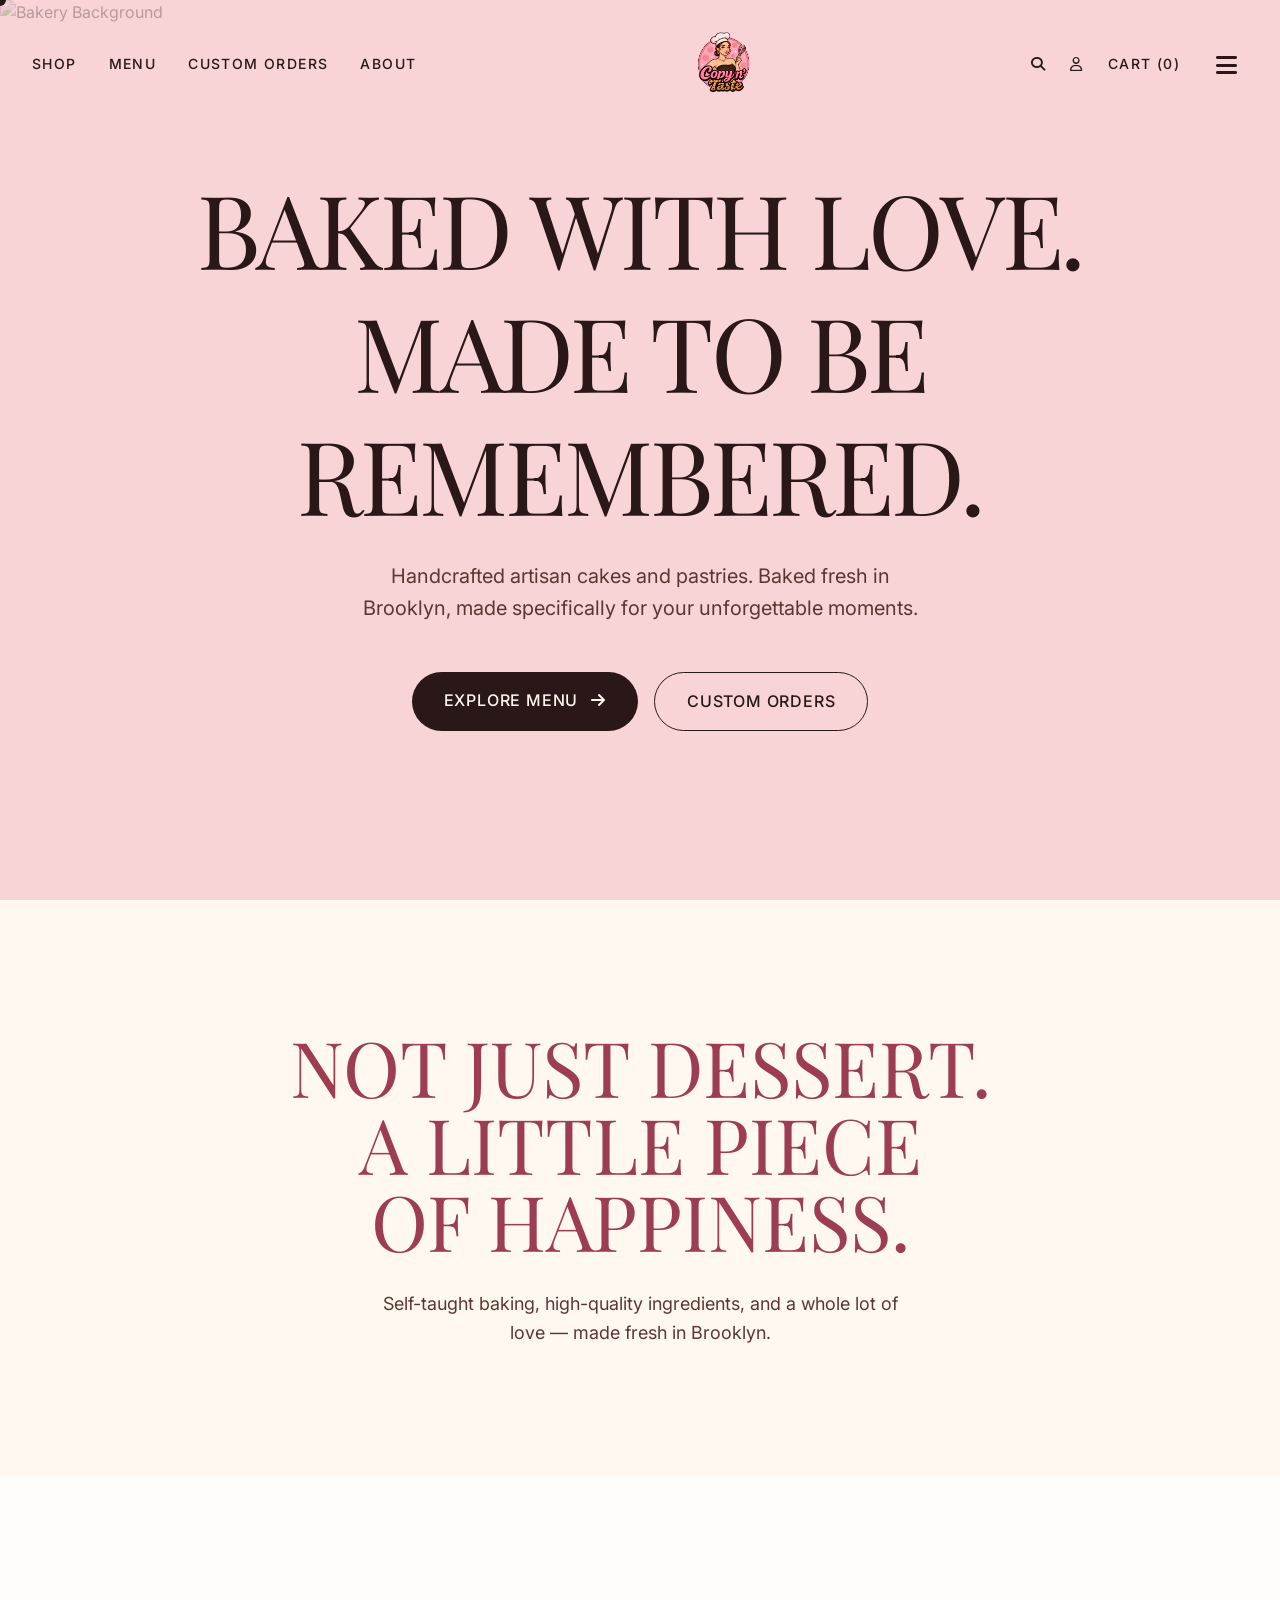
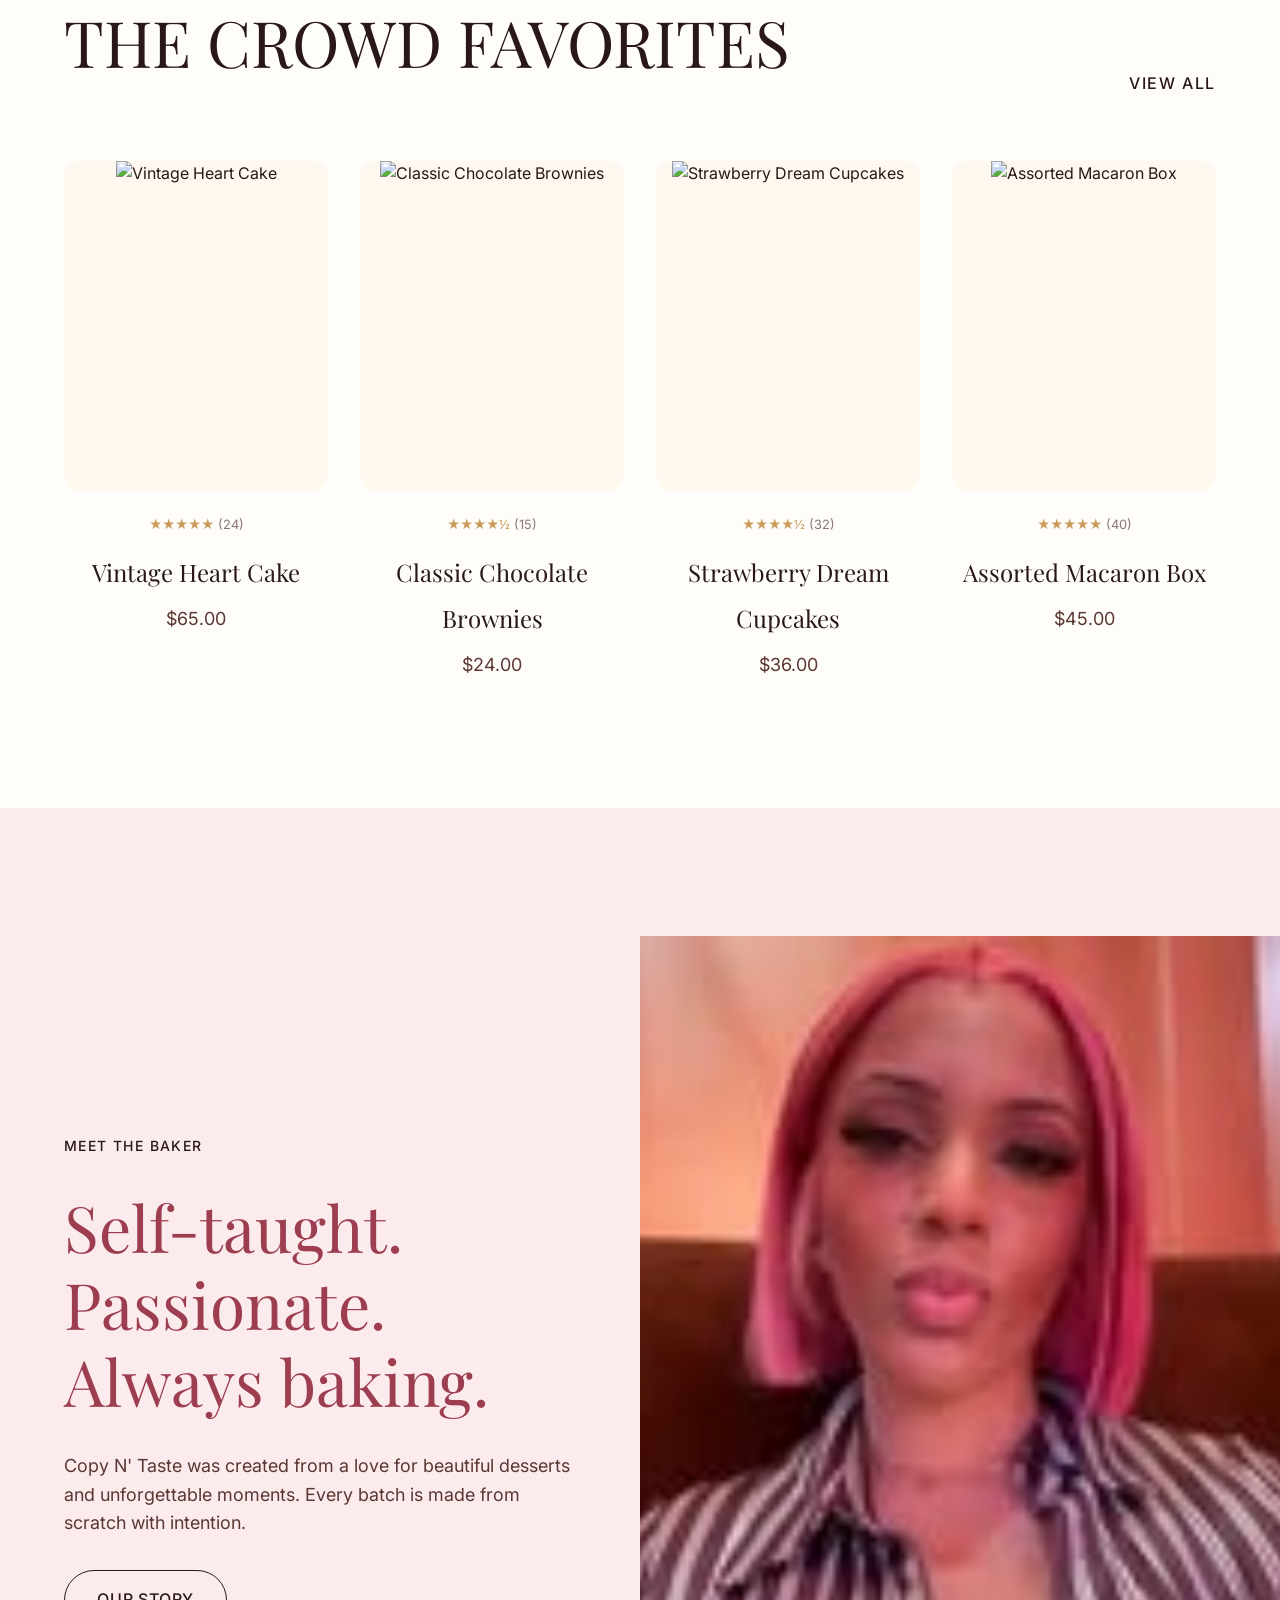
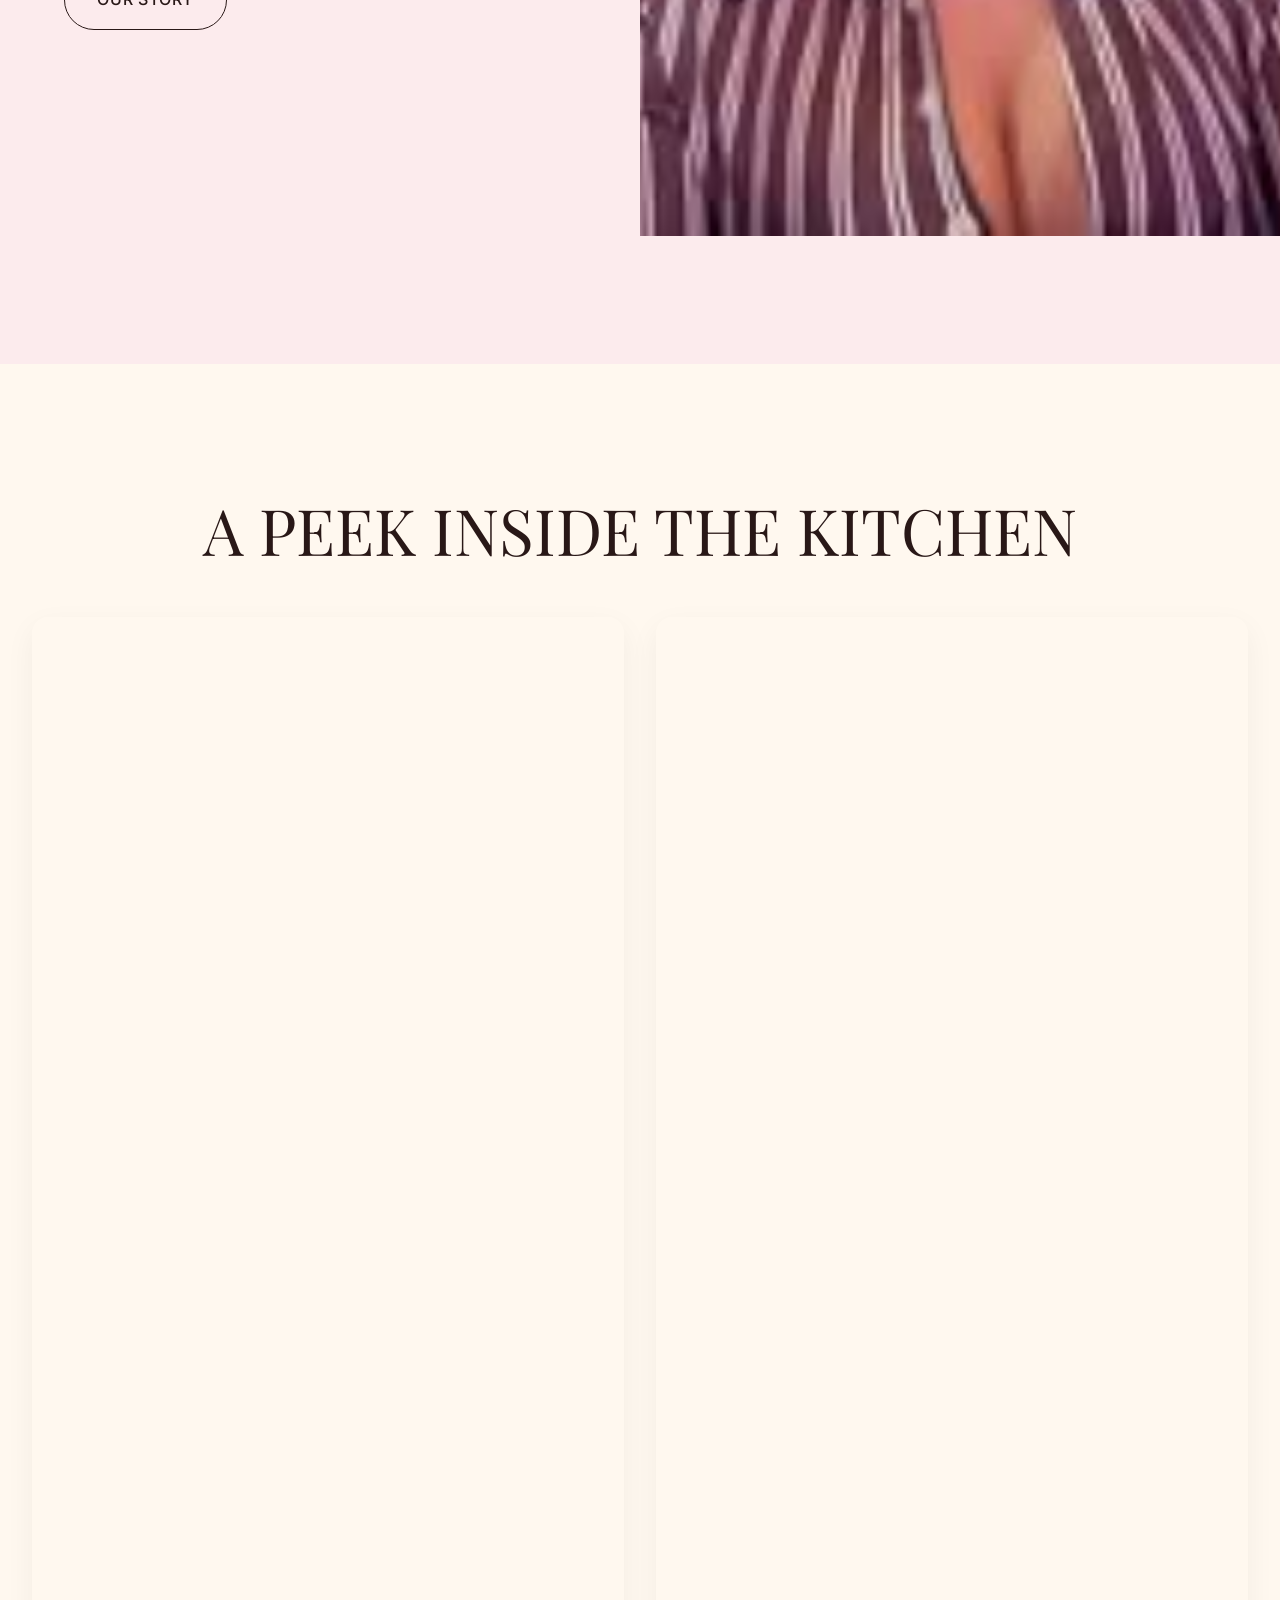
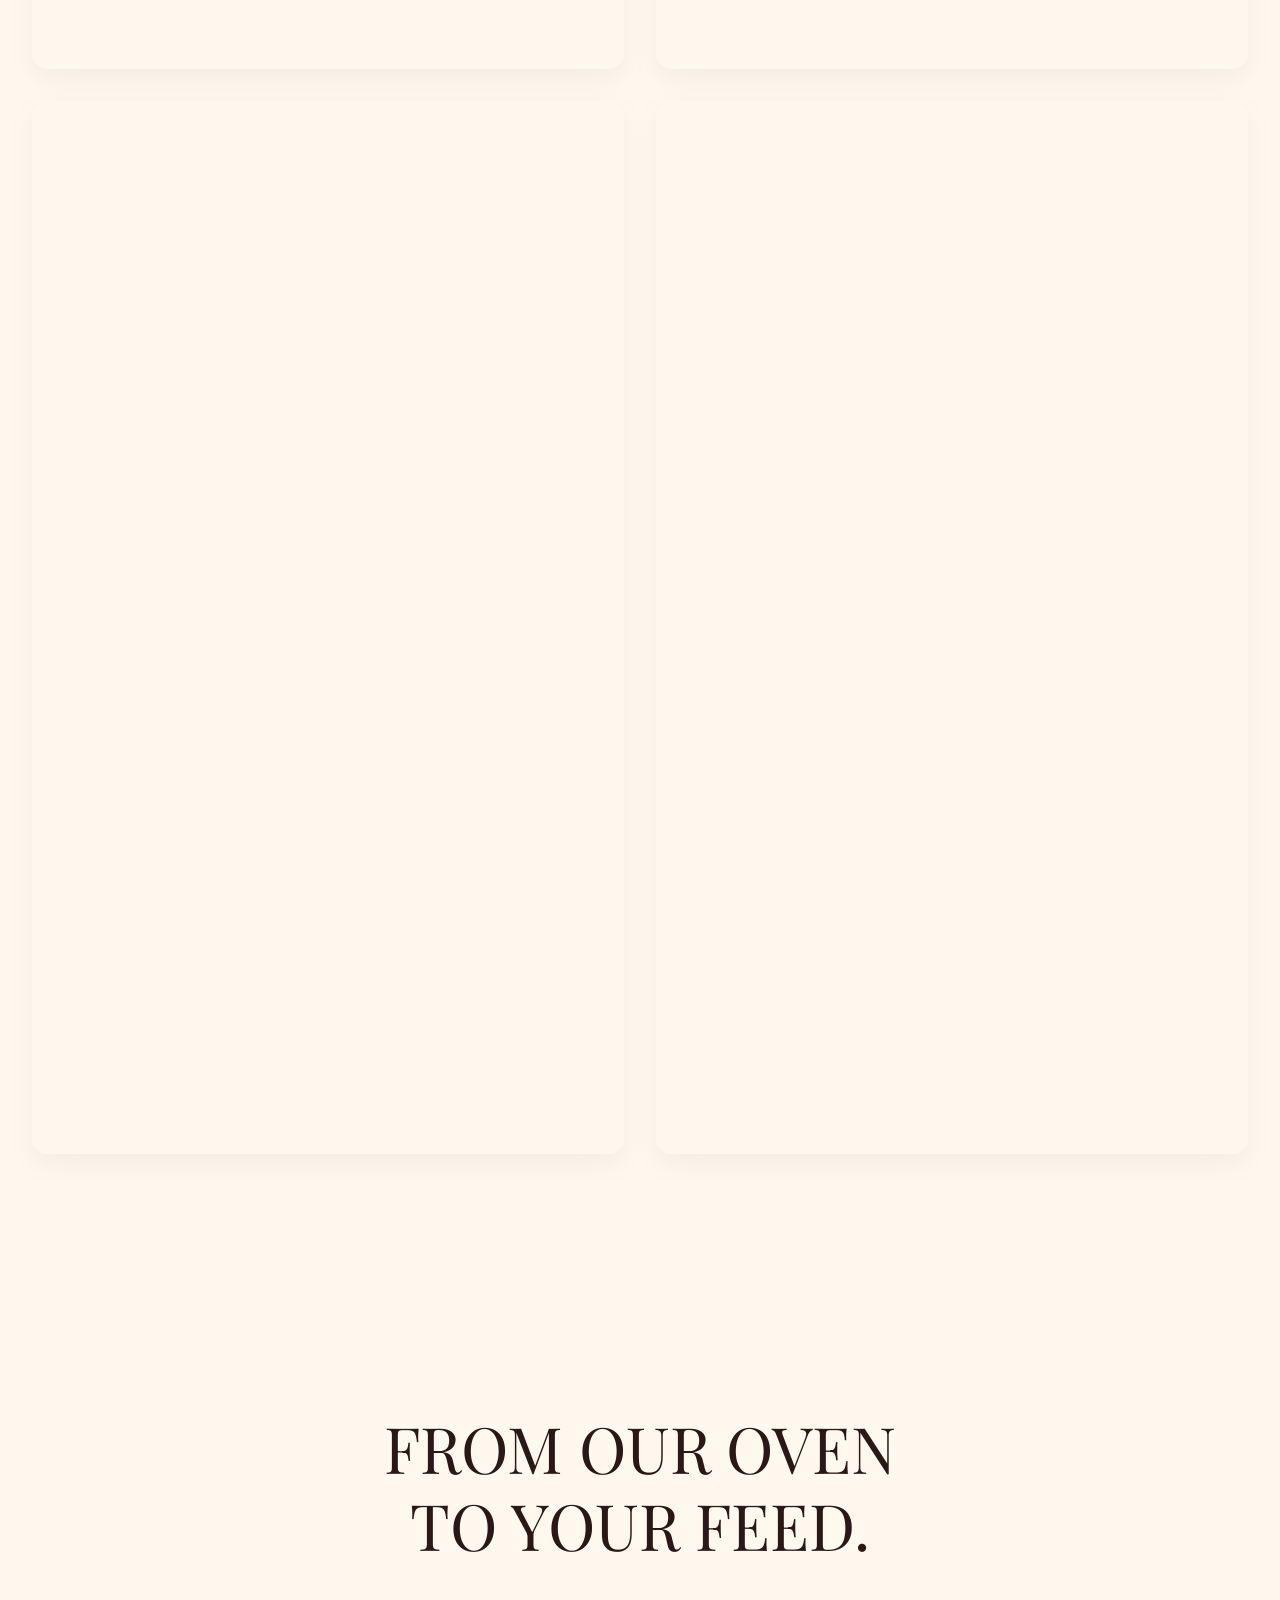
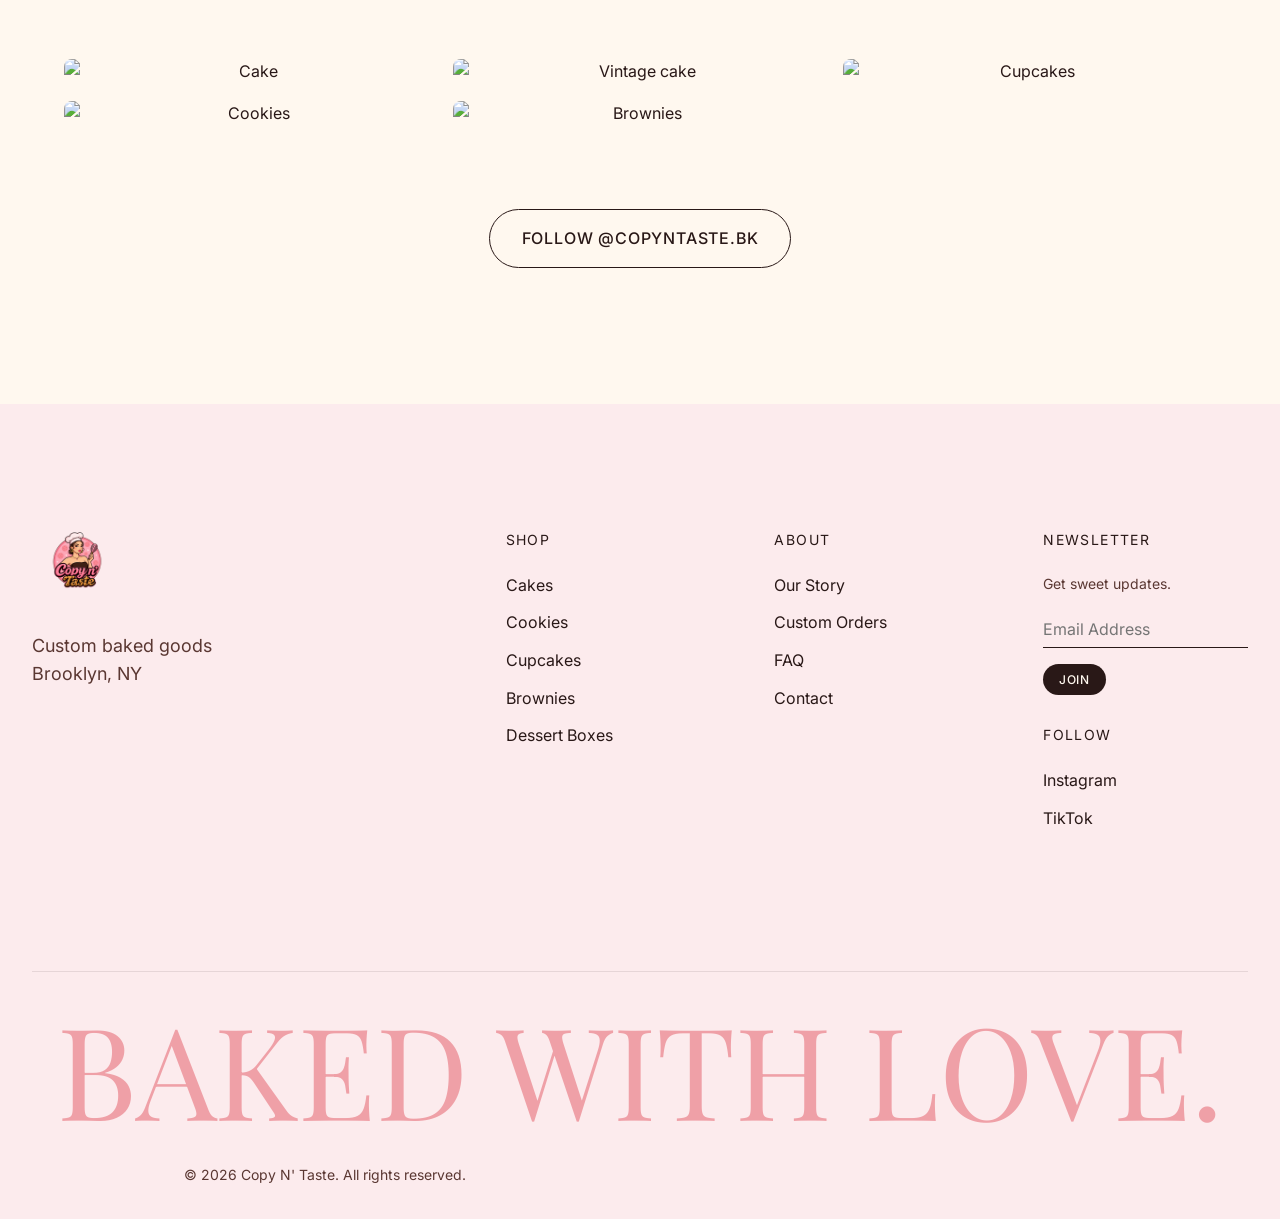
==== commit 4f4d98eb: "videos added" ====
--- a/index.html
+++ b/index.html
@@ -3,6 +3,10 @@
 <head>
   <meta charset="UTF-8">
   <meta name="viewport" content="width=device-width, initial-scale=1.0">
+  <!-- Favicon -->
+  <link rel="icon" type="image/png" href="favicon.png">
+  <link rel="apple-touch-icon" href="favicon.png">
+
   <title>Copy N' Taste | Premium Custom Baked Goods Brooklyn</title>
   <meta name="description" content="Copy N' Taste: Custom baked goods, beautiful desserts, and unforgettable moments in Brooklyn, NY.">
   
@@ -278,6 +282,12 @@
         <video autoplay loop muted playsinline style="width: 100%; border-radius: var(--border-radius-md); aspect-ratio: 9/16; object-fit: cover; box-shadow: 0 10px 30px rgba(41,24,23,0.05);">
           <source src="videos/video2.mp4" type="video/mp4">
         </video>
+         <video autoplay loop muted playsinline style="width: 100%; border-radius: var(--border-radius-md); aspect-ratio: 9/16; object-fit: cover; box-shadow: 0 10px 30px rgba(41,24,23,0.05);">
+          <source src="videos/video3.mp4" type="video/mp4">
+        </video>
+         <video autoplay loop muted playsinline style="width: 100%; border-radius: var(--border-radius-md); aspect-ratio: 9/16; object-fit: cover; box-shadow: 0 10px 30px rgba(41,24,23,0.05);">
+          <source src="videos/video4.mp4" type="video/mp4">
+        </video>
       </div>
     </div>
   </section>
@@ -384,3 +394,4 @@
 </body>
 </html>
 
+
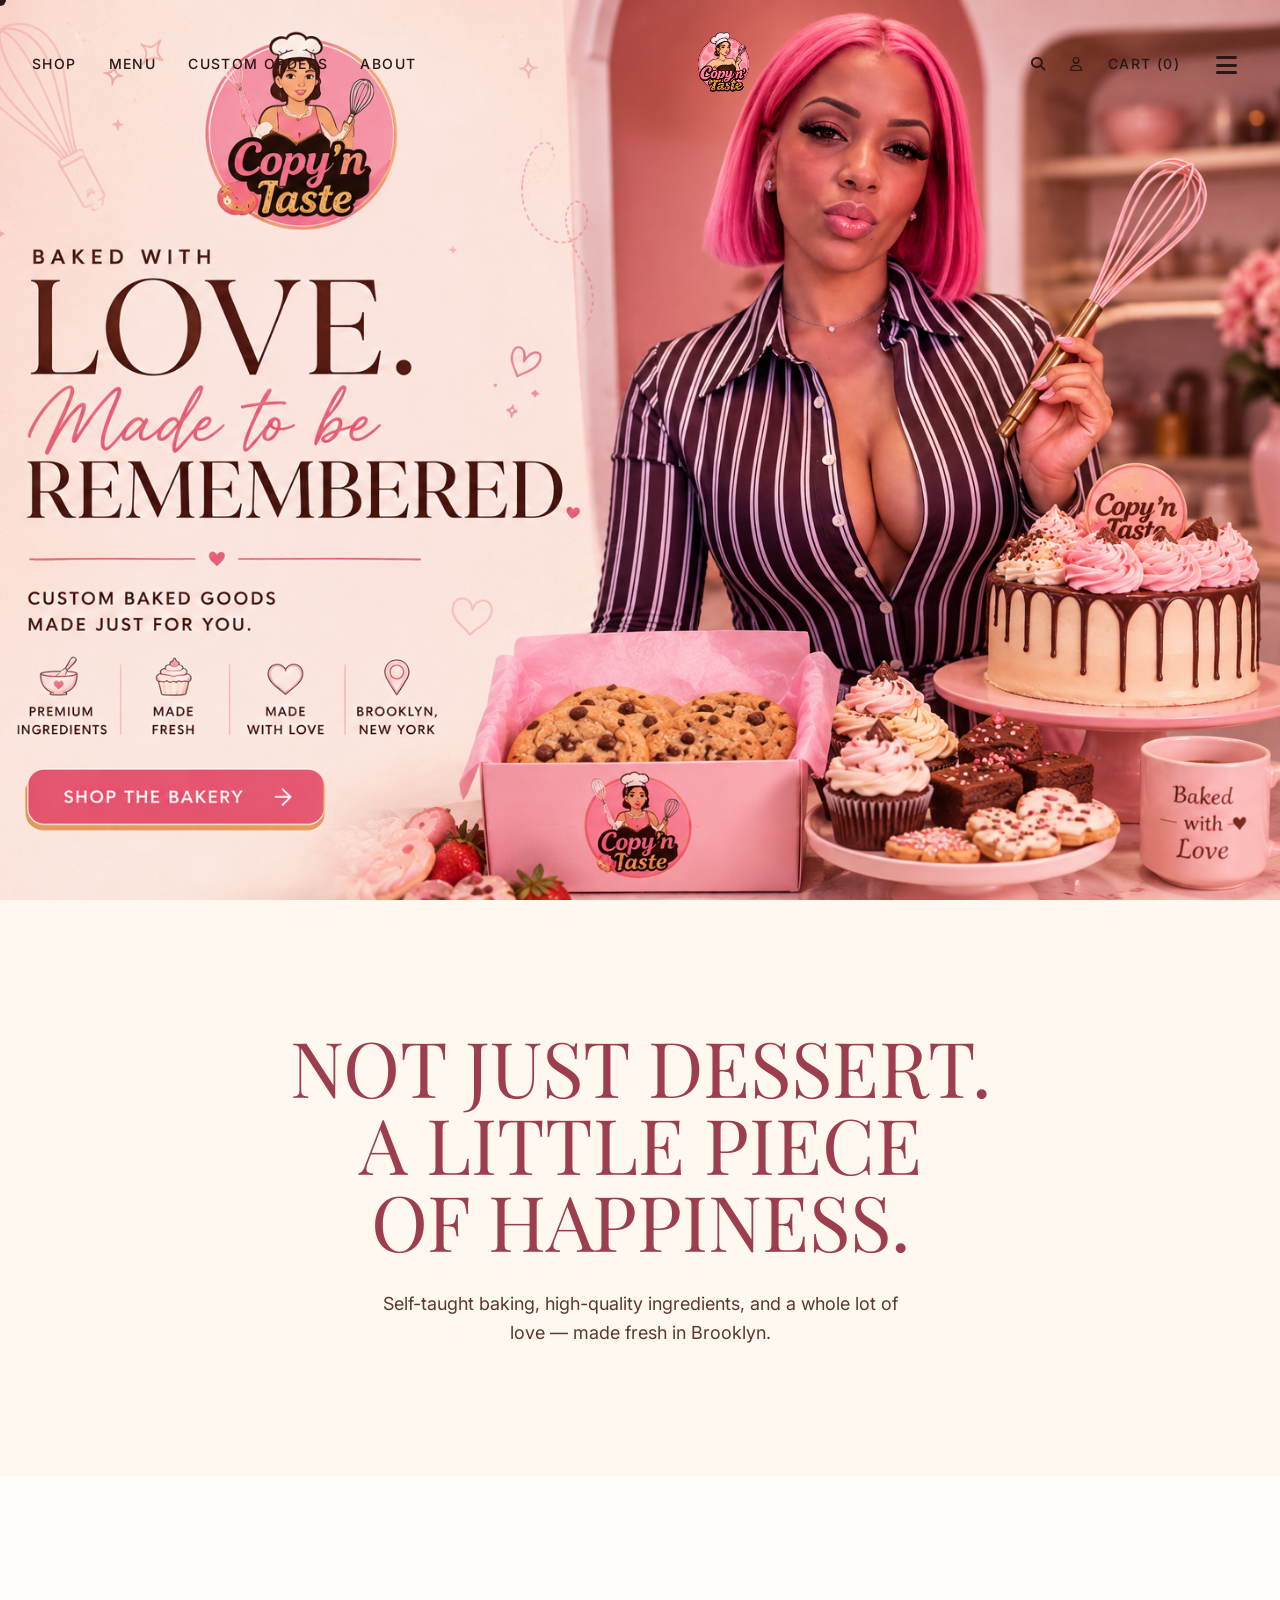
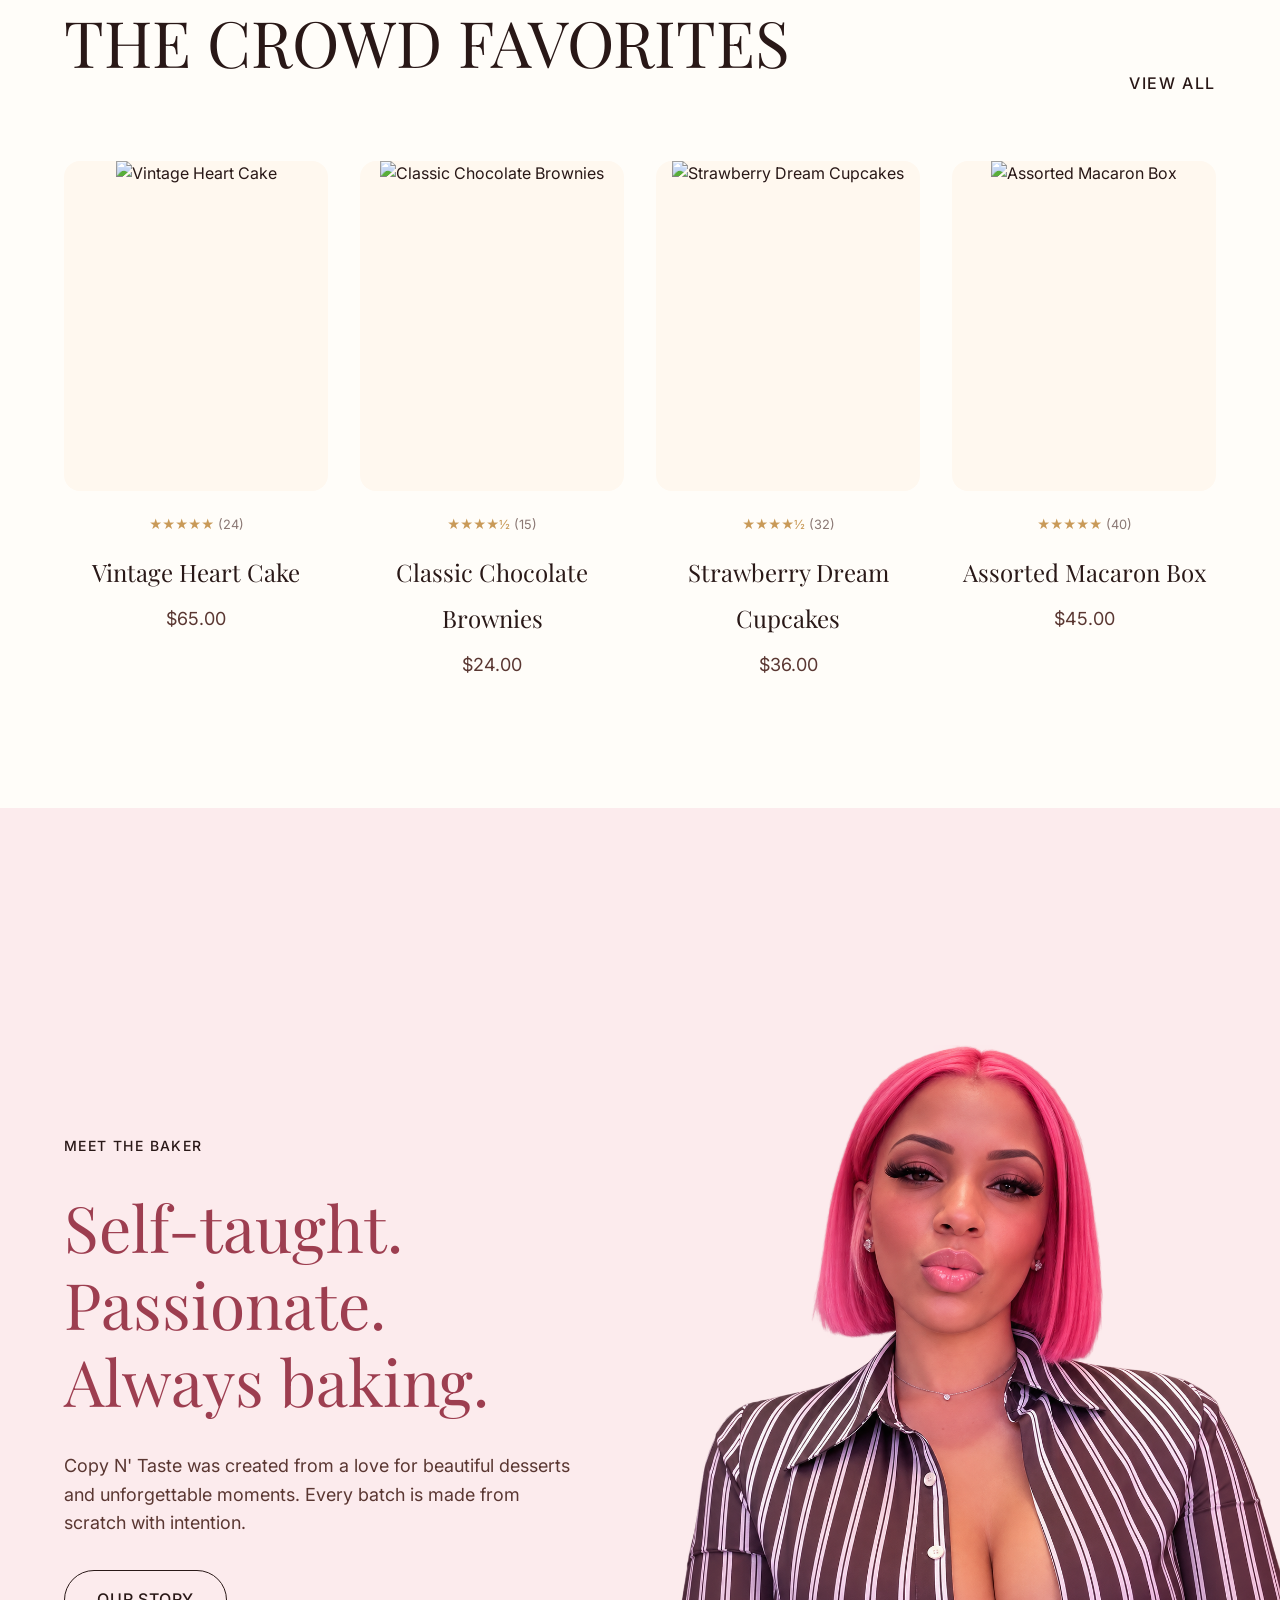
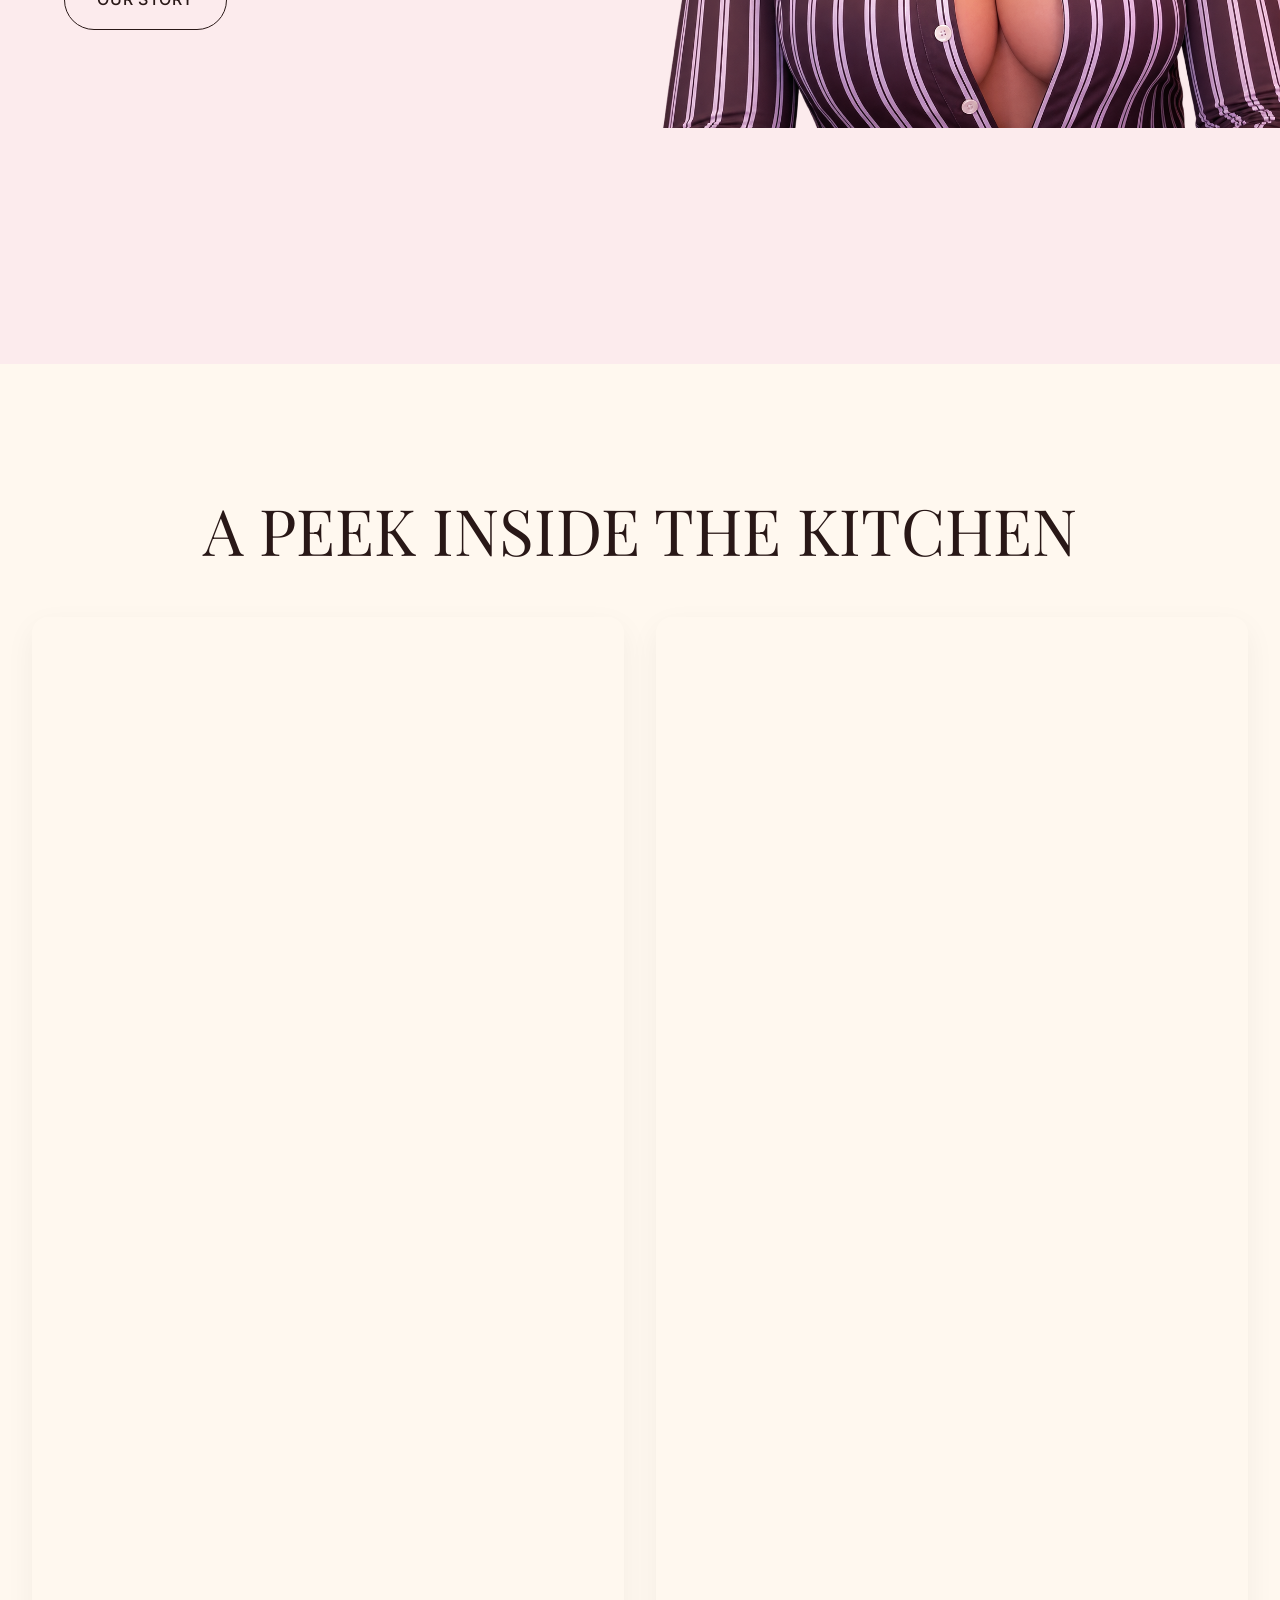
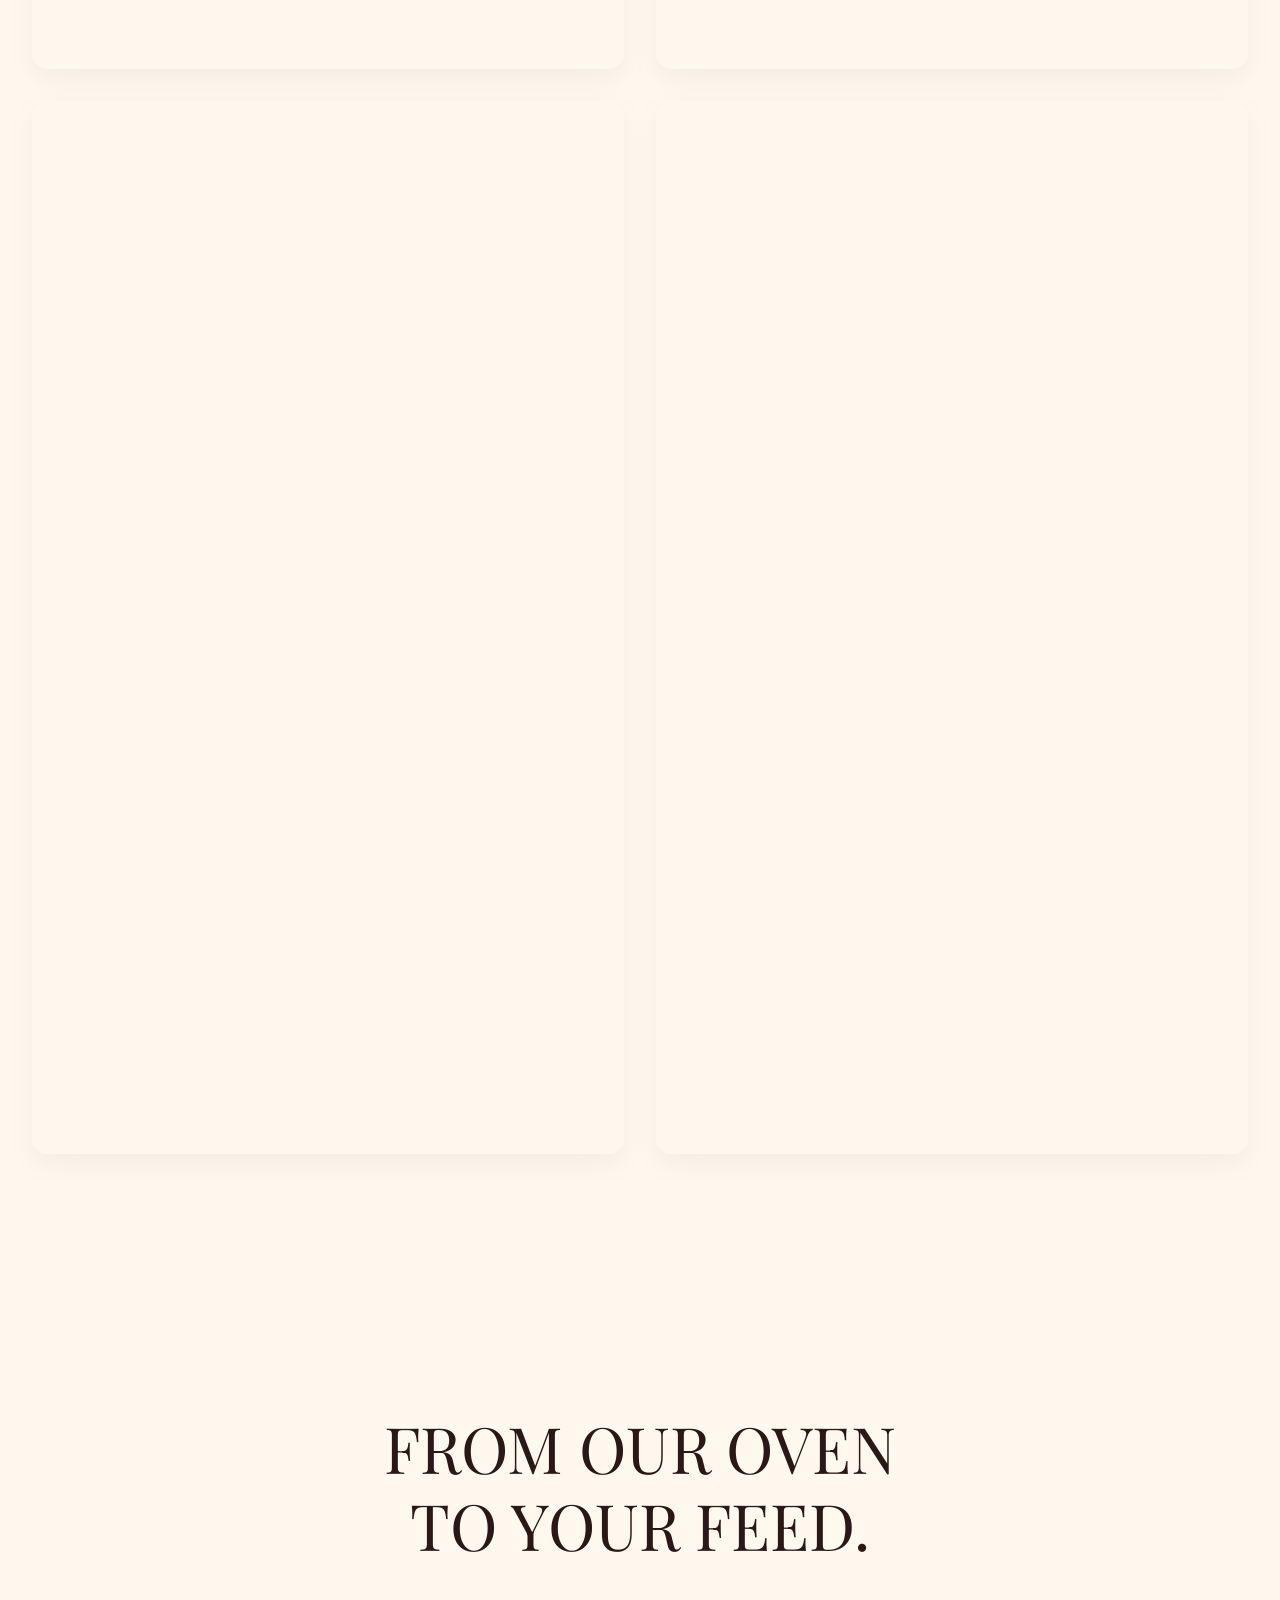
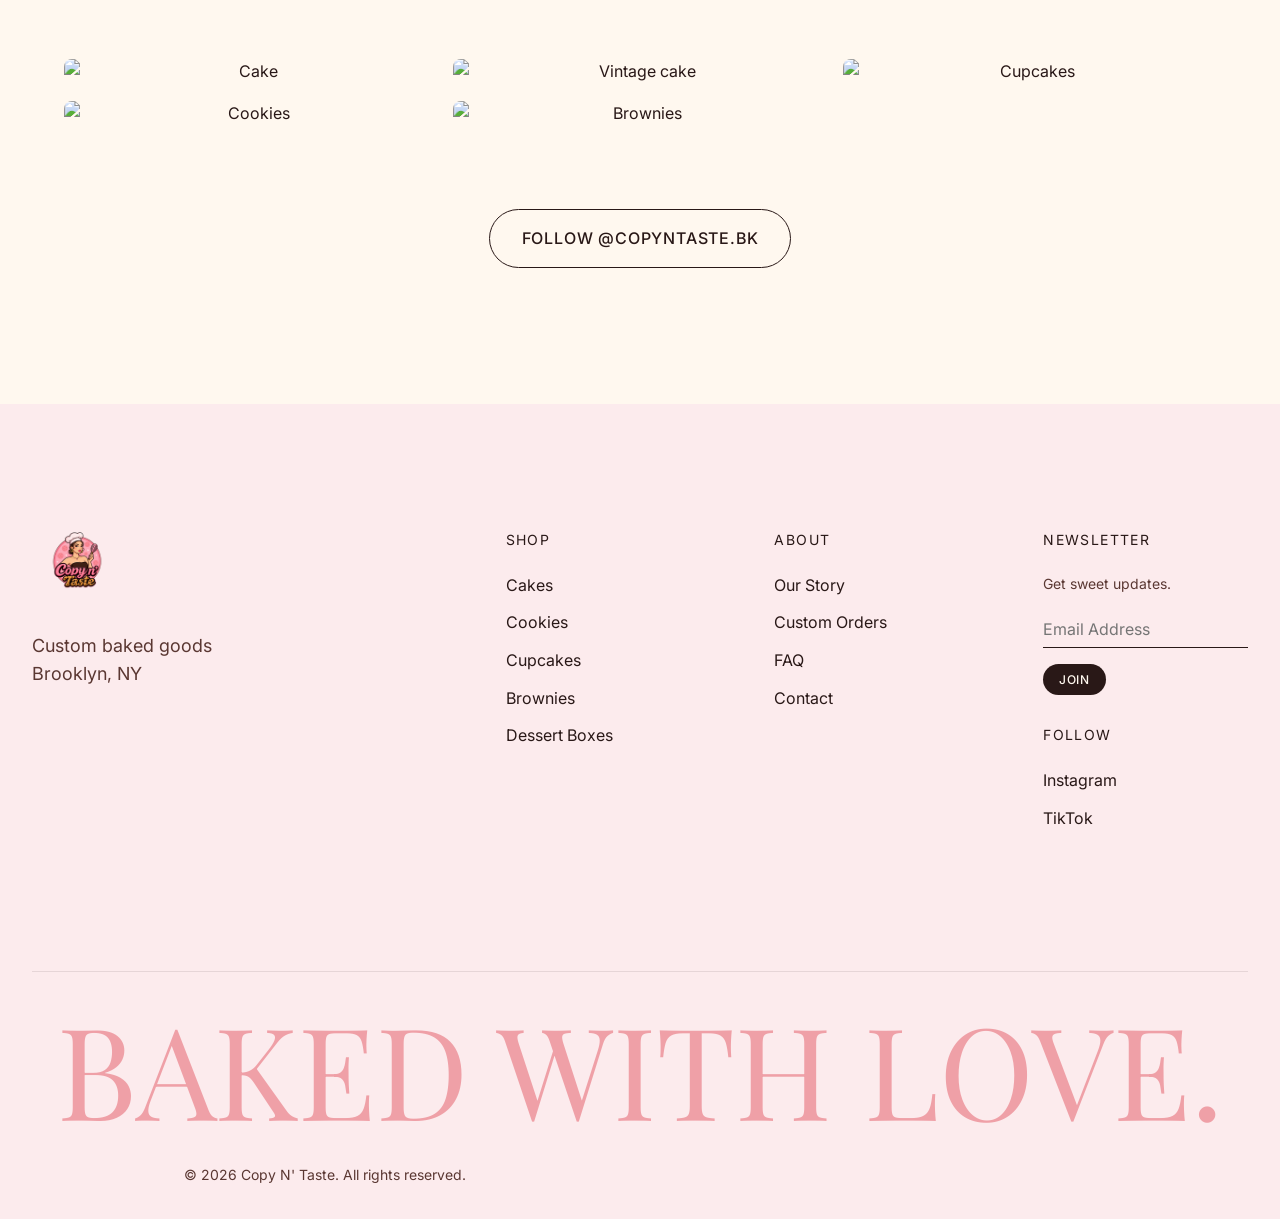
==== commit 69a114e4: "hero update" ====
--- a/index.html
+++ b/index.html
@@ -28,23 +28,12 @@
       justify-content: center;
       position: relative;
       overflow: hidden;
-      padding-top: 80px;
-    }
-    .hero-content {
-      text-align: center;
-      z-index: 2;
-      color: var(--chocolate);
-      position: relative;
-    }
-    .hero-img-container {
-      position: absolute;
-      top: 0; left: 0; width: 100%; height: 100%;
-      z-index: 1;
-      background-color: var(--pink-soft);
-    }
+      
+    }
+    
     .hero-img {
       width: 100%; height: 100%; object-fit: cover;
-      opacity: 0.6; /* So text is readable */
+      
     }
     .intro-brand {
       text-align: center;
@@ -131,7 +120,7 @@
     }
     @media (max-width: 900px) { .about-section { grid-template-columns: 1fr; } }
     .about-img-container { height: 100vh; overflow: hidden; position: relative; }
-    .about-img-container img { width: 100%; height: 100%; object-fit: cover; }
+    .about-img-container img { width: 100%; height: 100%; object-fit: contain; }
     .about-content { padding: 4rem; }
 
     .gallery-section { padding: var(--spacing-xl) 0; background: var(--cream); text-align: center;}
@@ -215,26 +204,12 @@
   <!-- Hero Section -->
   <section class="hero-section">
     <div class="hero-img-container" style="background-color: var(--pink-light);">
-      <img src="https://images.unsplash.com/photo-1557308536-ee471ef2c390?q=80&w=2000&auto=format&fit=crop" alt="Bakery Background" class="hero-img" style="opacity: 0.3; object-position: center; mix-blend-mode: multiply;">
-    </div>
-    
-    <!-- Floating Elements -->
-    <div class="float-element" data-speed="1.5" style="top: 20%; left: 10%; width: 150px; border-radius: 20px; overflow: hidden; box-shadow: 0 20px 40px rgba(0,0,0,0.1); transform: rotate(-5deg);">
-      <img src="https://images.unsplash.com/photo-1621303837174-89787a7d4729?q=80&w=400" style="width: 100%; display: block;">
-    </div>
-    <div class="float-element" data-speed="2.5" style="bottom: 15%; right: 15%; width: 200px; border-radius: 50%; overflow: hidden; box-shadow: 0 20px 40px rgba(0,0,0,0.1); transform: rotate(10deg);">
-      <img src="https://images.unsplash.com/photo-1606890737304-57a1ca8a5b62?q=80&w=400" style="width: 100%; height: 100%; object-fit: cover; display: block;">
-    </div>
-    
-    <div class="hero-content container" style="display: flex; flex-direction: column; align-items: center; text-align: center;">
-      <div class="label animate-fade-up" style="margin-bottom: 1.5rem; color: var(--berry);">Brooklyn, New York</div>
-      <h1 class="hero-title" style="font-size: clamp(3.5rem, 8vw, 7.5rem); margin-bottom: 1.5rem; letter-spacing: -0.03em;">BAKED WITH LOVE.<br>MADE TO BE REMEMBERED.</h1>
-      <p class="hero-subtitle" style="margin: 0 auto 3rem; max-width: 45ch; font-size: 1.25rem;">Handcrafted artisan cakes and pastries. Baked fresh in Brooklyn, made specifically for your unforgettable moments.</p>
-      <div class="hero-cta" style="display: flex; gap: 1rem; justify-content: center;">
-        <a href="shop.html" class="btn btn-primary btn-magnetic"><span class="btn-inner">Explore Menu <i class="fas fa-arrow-right arrow-icon"></i></span></a>
-        <a href="custom-orders.html" class="btn btn-secondary btn-magnetic"><span class="btn-inner">Custom Orders</span></a>
-      </div>
-    </div>
+      <img src="/images/hero.png" alt="Bakery Background" class="hero-img" style="object-position: top; ">
+    </div>
+    
+   
+    
+    
   </section>
 
   <!-- Intro Brand Section -->
